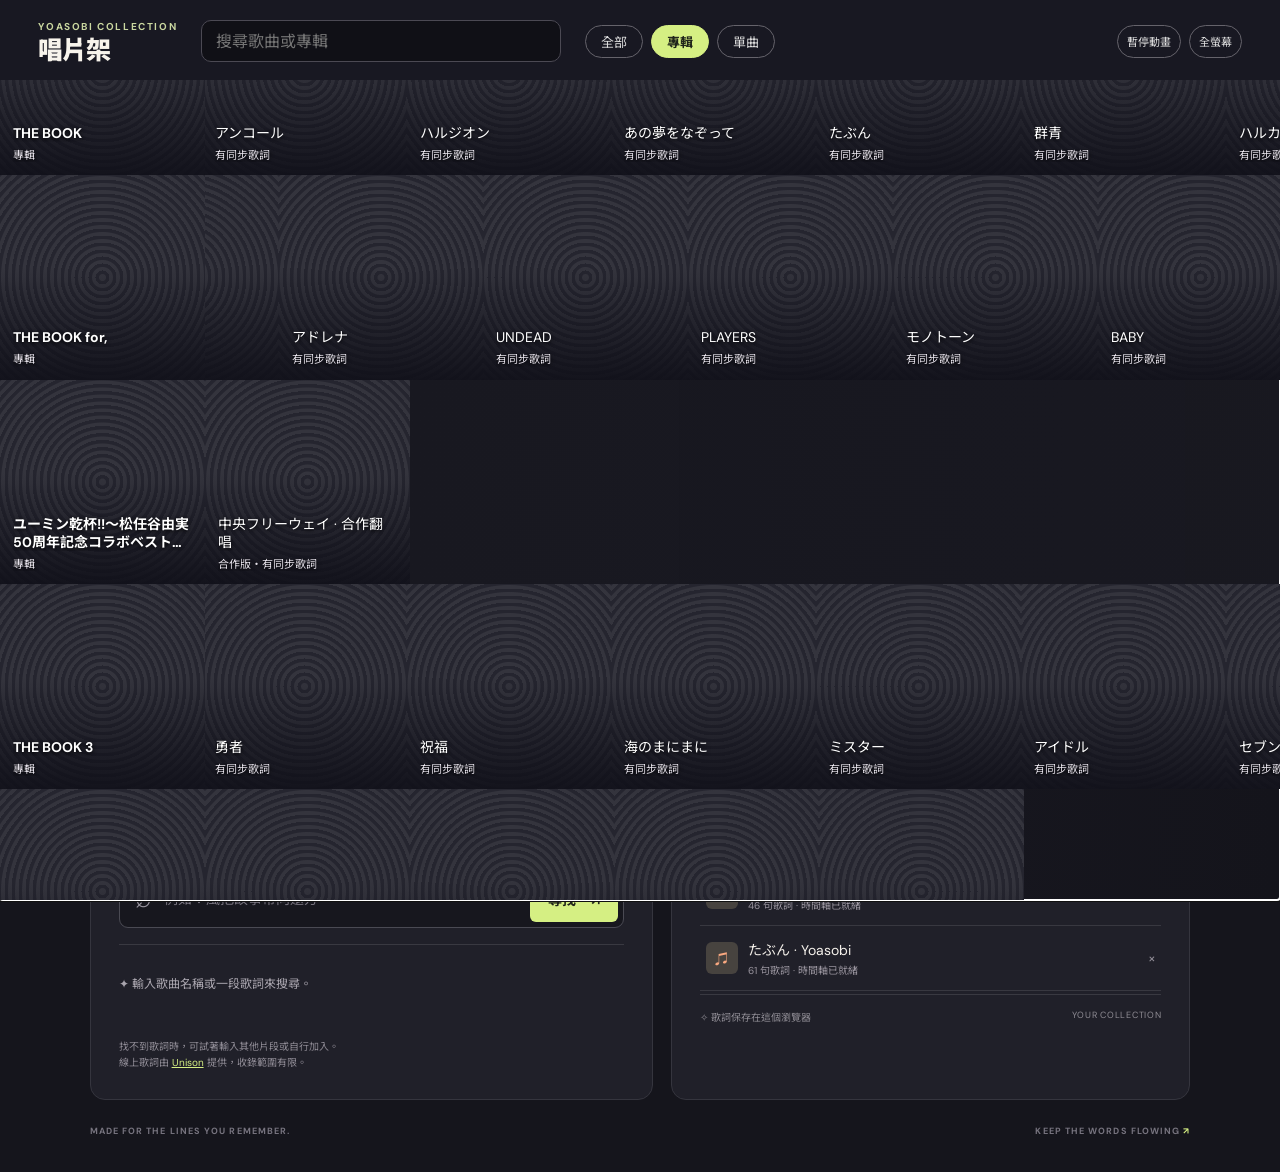
==== docs/index.html @ 151bdb75 "Publish YOASOBI lyric learning site and guide" ====
<!DOCTYPE html>

<html lang="zh-Hant">
<head><script>if(location.hostname==="terry-eric.github.io"&&location.pathname.startsWith("/yoasobi-lyricprompt/")){location.replace("https://demo.terry878.org/lyricprompt/"+location.search+location.hash)}</script><meta charset="utf-8"/><meta content="width=device-width,initial-scale=1,viewport-fit=cover" name="viewport"/><meta content="#15151c" name="theme-color"/><meta content="手動選擇歌曲，閱讀歌詞與同步時間軸的提詞工具。" name="description"/><title>拾句 Loop · YOASOBI — 歌詞提詞助手</title><link href="https://fonts.googleapis.com" rel="preconnect"/><link crossorigin="" href="https://fonts.gstatic.com" rel="preconnect"/><link href="https://fonts.googleapis.com/css2?family=DM+Sans:wght@400;500;600;700&amp;family=Noto+Sans+TC:wght@400;500;600;700;900&amp;display=swap" rel="stylesheet"/><link href="style.css?v=desktop-layout-1" rel="stylesheet"/></head>
<body><section id="musicHome" class="music-home" aria-label="YOASOBI 唱片架"><header class="music-home-header"><div><span class="music-home-kicker">YOASOBI COLLECTION</span><h1>唱片架</h1></div><button id="homeClose" class="home-close" type="button" hidden>返回歌詞</button><label class="home-search"><span class="sr-only">搜尋歌曲或專輯</span><input id="homeSearch" type="search" placeholder="搜尋歌曲或專輯" autocomplete="off"></label><nav class="home-tabs" aria-label="唱片分類"><button type="button" data-kind="all" aria-pressed="true">全部</button><button type="button" data-kind="album" aria-pressed="false">專輯</button><button type="button" data-kind="single" aria-pressed="false">單曲</button><button type="button" id="homeMotion" class="home-motion" aria-pressed="false">暫停動畫</button><button type="button" id="homeFullscreen" class="home-fullscreen" hidden>全螢幕</button></nav><p id="homeError" class="home-error" role="alert" hidden></p></header><div id="homeScroll" class="home-scroll"><div id="homeRows" class="home-rows"></div><p id="homeEmpty" class="home-empty" hidden>找不到歌曲或專輯。</p></div></section><section id="siteIntro" class="site-intro" aria-label="YOASOBI 進場" hidden><div class="site-intro-content"><div class="site-intro-word" role="img" aria-label="YOASOBI"><span style="--shift:3">Y</span><span style="--shift:2">O</span><span style="--shift:1">A</span><span style="--shift:0">S</span><span style="--shift:-1">O</span><span style="--shift:-2">B</span><span style="--shift:-3">I</span></div></div><div class="site-intro-credit"><strong>歌詞學習（非官方）</strong><span>by Terry878</span></div></section><script src="entry.js?v=3"></script><button id="homeReturn" class="home-return" type="button" hidden>選擇歌曲</button><div class="app-shell"><header class="topbar"><a class="brand" href="#"><span class="brand-mark">♫</span><span>拾句 <small>LOOP · YOASOBI</small></span></a><div class="top-right"><span class="status-dot"></span> YOUR LYRIC COMPANION <span class="top-number">/ 01</span></div></header><main>
<section class="intro"><div><div class="eyebrow"><span class="star">✳</span> LET THE LYRICS LEAD</div><h1>選一首歌，跟著歌詞唱。</h1><p>選擇歌曲，顯示目前和接下來的歌詞。</p></div><div aria-hidden="true" class="intro-art"><div class="orbit orbit-one"></div><div class="orbit orbit-two"></div><div class="art-disc"><span>♪</span></div><span class="art-spark one">✳</span><span class="art-spark two">✦</span><span class="art-label">FIND YOUR<br/>FAVORITE LINE ↗</span></div></section>
<section class="player panel"><div aria-hidden="true" class="album-art-backdrop"><img alt="" class="album-art-image" crossorigin="anonymous" hidden=""/></div><div aria-hidden="true" class="mobile-disc"><img alt="" class="album-art-image album-disc-image" crossorigin="anonymous" hidden=""/><span class="mobile-disc-label">拾句<br/><small>LOOP</small></span></div><div class="player-top"><span class="section-num">03 / FOLLOW THE LYRICS</span><span class="player-tag" id="playerTag">等待選歌</span></div><div class="lyric-heading"><div><div class="track-kicker">NOW FOLLOWING</div><h2 id="trackTitle">選一首歌開始</h2><small id="trackCalibrationLabel" class="track-calibration-label" hidden></small><small id="trackAiLabel" class="track-ai-label" hidden>部分中文經 AI 修正</small><p id="trackMeta">從歌詞庫選擇歌曲，再點歌詞定位</p></div><span class="lyric-spark">✳</span></div><div class="lyrics-list" id="lyricsList"><div class="lyric-placeholder">目前歌詞與後續歌詞會在這裡顯示。</div></div><div class="follow-note">♫ <span>目前的句子會高亮，並依已選歌詞時間軸繼續顯示。</span></div><details id="ytSection" class="yt-section" hidden open><summary>影片</summary><div class="yt-panel"><p id="ytMessage" role="status"></p><button id="ytLoad" type="button">載入官方影片</button><div id="ytPlayer"></div></div></details><div class="music-shortcut"><a id="ytMusicOpen" class="yt-music-open" href="https://music.youtube.com/" target="_blank" rel="noopener noreferrer" aria-label="開啟 YouTube Music">YouTube Music ↗</a><details class="reading-note reading-attribution"><summary id="lyricSourceSummary">原詞：依歌曲來源 · 中文：機器翻譯</summary><p>目前原詞來源：<span id="lyricOriginalSource">選歌後顯示</span>。同步時間依該筆資料提供的版本。</p><p>中文由電腦本機以 <a href="https://huggingface.co/iryneko571/mt5-small-translation-ja_zh" target="_blank" rel="noopener noreferrer">iryneko571 的日中翻譯模型</a> 自動翻譯，並以 <a href="https://github.com/BYVoid/OpenCC" target="_blank" rel="noopener noreferrer">OpenCC</a> 轉為繁體；翻譯尚未經人工校對；少數句子經 AI 重新修正並標示。</p><p>假名由 <a href="https://github.com/polm/fugashi" target="_blank" rel="noopener noreferrer">fugashi／MeCab</a> 分詞產生，羅馬拼音使用 <a href="https://github.com/miurahr/pykakasi" target="_blank" rel="noopener noreferrer">pykakasi</a> 轉寫；歌詞特殊讀法及翻譯可能有誤。</p></details></div><div class="voice-follow-controls" id="mobileSettingsPanel"><section class="lyric-calibration" id="lyricCalibration" aria-label="對齊歌詞開頭" hidden><strong>對齊歌詞開頭</strong><p>播放歌曲，在聽到第一句時按下「現在是第一句」。</p><div class="lyric-calibration-buttons"><button id="lyricSyncNow" type="button" disabled>現在是第一句</button><button id="lyricCalEarlier" type="button">提早 0.5 秒</button><button id="lyricCalLater" type="button">延後 0.5 秒</button><button id="lyricCalReset" type="button">重設</button><button id="lyricCalSave" type="button">儲存</button><button id="lyricCalShare" type="button">分享已儲存的校準</button></div><output id="lyricCalOffset">原始時間</output><span id="lyricCalStatus" role="status"></span></section><span id="voiceFollowStatus" role="status">找到同步歌詞後，會參照原曲節奏繼續往下。</span><p id="ytMusicNote" class="yt-music-note" hidden>YouTube Music 另開時，歌詞不會自動同步。</p><div class="voice-follow-buttons"><button disabled id="ytSeekBack" type="button" aria-label="影片倒退 10 秒">影片 −10 秒</button><button disabled id="ytSeekForward" type="button" aria-label="影片快進 10 秒">影片 ＋10 秒</button><button id="voiceFollowStart" type="button">從歌曲開頭同步</button><button disabled="" id="voiceFollowToggle" type="button">暫停跟隨</button><button disabled="" id="voiceFollowStop" type="button">停止跟隨</button><button aria-label="歌詞延後一秒" disabled="" id="voiceFollowEarlier" hidden type="button">−1 秒</button><output id="voiceFollowOffset" hidden>0 秒</output><button aria-label="歌詞提前一秒" disabled="" id="voiceFollowLater" hidden type="button">＋1 秒</button></div></div></section><div class="dashboard"><section class="finder panel"><div class="panel-heading"><div><span class="section-num">01 / LISTEN &amp; FIND</span><h2>從一句歌詞開始 <span>✳</span></h2></div><span class="pill">LYRIC MATCH</span></div><p class="section-copy">搜尋歌詞或選擇喜歡的歌曲。</p><span class="listening-status" id="listenStatus" role="status"></span><button class="artist-button" id="yoasobi"><span>ARTIST COLLECTION</span><strong>探索 YOASOBI 歌詞</strong><b>↗</b></button><p class="artist-note">載入 YOASOBI 作品以供選歌。資料庫收錄有限。</p><div class="artist-status" id="artistStatus" role="status">準備載入 YOASOBI 歌詞…</div><div class="search-label">也可以手動輸入歌詞</div><div class="search-wrap"><span class="search-icon">⌕</span><input aria-label="輸入歌詞" autocomplete="off" id="search" placeholder="例如：風把故事帶向遠方" type="search"/><button class="search-button" id="searchBtn">尋找 <span>↗</span></button></div><div aria-live="polite" class="results" id="results"></div><p class="privacy">找不到歌詞時，可試著輸入其他片段或自行加入。<br/>線上歌詞由 <a href="https://unison.boidu.dev" rel="noopener noreferrer" target="_blank">Unison</a> 提供，收錄範圍有限。</p></section>
<section class="library panel"><div class="panel-heading"><div><span class="section-num">02 / YOUR COLLECTION</span><h2>我的歌詞庫 <span>✳</span></h2></div><button class="add-button" id="addOpen">＋ 加入歌詞</button></div><div class="library-sub"><span>你的收藏</span><span id="songCount">0 首作品</span></div><div class="song-list" id="songList"></div><div class="library-footer"><span>✧ 歌詞保存在這個瀏覽器</span><span>YOUR COLLECTION</span></div></section>
</div><div class="bottom-note"><span>MADE FOR THE LINES YOU REMEMBER.</span><span>KEEP THE WORDS FLOWING <b>↗</b></span></div>
</main></div><dialog id="addDialog"><form id="addForm"><div class="modal-top"><div><span class="section-num">BUILD YOUR COLLECTION</span><h2>加入歌詞</h2></div><button aria-label="關閉" class="close-btn" id="closeDialog" type="button">×</button></div><p>貼上純文字歌詞，或匯入 LRC／文字檔；一行代表一句。請使用你有權使用的歌詞。</p><label>歌曲名稱 <span>必填</span><input id="songName" placeholder="例如：我的歌" required="" type="text"/></label><label>歌詞檔 <span>可選擇檔案或貼上歌詞</span><input accept=".lrc,.txt,text/plain" id="lrcFile" type="file"/></label><label>或貼上歌詞<textarea id="lrcText" placeholder="風把故事帶向遠方
我們沿著光慢慢走" rows="7"></textarea></label><p class="form-hint">LRC 請為每句標記時間，例如 [00:12.30]第一句；可為同一句標記多個時間。純文字可照常貼上，但沒有時間軸。</p><div class="form-error" id="formError" role="alert"></div><button class="submit-button" type="submit">加入歌詞庫 <span>↗</span></button></form></dialog><script src="lrc-parser.js?v=1"></script><script src="ttml-parser.js?v=1"></script><script src="app.js?v=no-anime-1"></script><script src="voice-sync.js?v=calibration-1"></script><script src="yoasobi-extra.js?v=albums-no-cd-1"></script><button class="mobile-choose" id="mobileChooseSong" type="button">選擇歌曲</button><button class="mobile-settings-toggle" id="mobileSettingsToggle" type="button" aria-controls="mobileSettingsPanel" aria-expanded="false" aria-label="同步設定">設定</button><dialog aria-labelledby="mobileLibraryTitle" class="mobile-library" id="mobileLibraryDialog"><div class="mobile-library-head"><h2 id="mobileLibraryTitle">選擇歌曲</h2><button aria-label="關閉" id="mobileLibraryClose" type="button">×</button></div><label for="mobileLibrarySearch">搜尋歌名或歌手</label><input autocomplete="off" id="mobileLibrarySearch" placeholder="搜尋 YOASOBI 的歌曲" type="search"/><div id="mobileLibraryCount" role="status"></div><div id="mobileLibraryError" role="alert"></div><div class="mobile-library-songs" id="mobileLibrarySongs"></div></dialog><script>(function(){
  'use strict';
  const byId=id=>document.getElementById(id), dialog=byId('mobileLibraryDialog'), input=byId('mobileLibrarySearch'), list=byId('mobileLibrarySongs');
  const norm=s=>String(s||'').normalize('NFKC').toLowerCase().replace(/[^\p{L}\p{N}]/gu,'');
  const japanese=s=>Array.isArray(s?.lines)&&(s.lines.join('').match(/[\u3041-\u3096\u30a1-\u30fa]/g)||[]).length>=5&&!/english|英語版|英文版|e[\s-]*side/i.test(String(s.name||'')+' '+String(s.album||''))&&!/^en(?:g|glish)?$/i.test(String(s.language||''));
  const tabs=document.createElement('nav');tabs.className='library-tabs';tabs.setAttribute('aria-label','歌曲分類');
  for(const [id,label] of [['all','全部歌曲'],['album','專輯'],['single','單曲']]){
    const btn=document.createElement('button');btn.type='button';btn.dataset.category=id;btn.textContent=label;btn.addEventListener('click',()=>{category=id;current=null;input.value='';update();});tabs.append(btn);
  }
  input.parentNode.insertBefore(tabs,input.previousElementSibling);
  let category='album',current=null;
  const isOriginal=t=>typeof t==='string'||(!t.versionLabel&&!t.isVariant&&t.lyricsKey!==null);
  const titleOf=t=>typeof t==='string'?t:String(t?.title||'');
  const baseOf=t=>typeof t==='string'?t:String(t?.baseTitle||t?.lyricsKey||t?.title||'').replace(/\s*\(Ballade\s+Ver\.\)$/i,'').replace(/\s*[-–]\s*From\s+THE\s+FIRST\s+TAKE$/i,'').trim();
  const labelOf=t=>typeof t==='string'?'':String(t?.versionLabel||'');
  const versions=()=>{
    const all=[], seen=new Set(), groups=Array.isArray(window.YOASOBI_RELEASE_GROUPS)?window.YOASOBI_RELEASE_GROUPS:[];
    for(const title of window.YoasobiCatalog?.getTitles?.()||[]){const k='original:'+norm(title);if(!seen.has(k)){seen.add(k);all.push({title,baseTitle:title,versionId:k});}}
    for(const group of groups)for(const track of group.tracks||[]){if(!track)continue;const id=isOriginal(track)?'original:'+norm(baseOf(track)):String(track.versionId||'variant:'+norm(titleOf(track))+':'+norm(labelOf(track)));if(seen.has(id))continue;seen.add(id);all.push({...track,__release:group});}
    return all;
  };
  const originalRecord=title=>{
    const saved=songs.filter(s=>norm(String(s.name||'').split(' · ')[0])===norm(title)&&/yoasobi/i.test(String(s.artist||s.name))&&japanese(s));
    saved.sort((a,b)=>Number(!!b.offlineSnapshot)-Number(!!a.offlineSnapshot)||Number(!!(b.timedLyrics||b.sourceTimedLyrics||b.cachedTimedLyrics))-Number(!!(a.timedLyrics||a.sourceTimedLyrics||a.cachedTimedLyrics)));
    return saved[0]||null;
  };
  const referenceAllowed=t=>!isOriginal(t)&&['現場版','抒情版'].includes(labelOf(t))&&(window.YoasobiCatalog?.getTitles?.()||[]).some(x=>norm(x)===norm(baseOf(t)));
  function forRelease(song,release,track){
    const selected={...song};
    if(release){selected.id=String(song.id)+'::release:'+String(release.id);selected.artworkUrl=String(release.artworkUrl||'');delete selected.artwork;selected.albumArtworkChosen=true;}
    if(referenceAllowed(track) && !exactVariants[track?.versionId]){
      selected.id=String(selected.id)+'::reference:'+String(track.versionId||labelOf(track));selected.name=baseOf(track)+'（'+labelOf(track)+'・原曲歌詞參考） · YOASOBI';selected.referenceOnly=true;
      delete selected.timedLyrics;delete selected.sourceTimedLyrics;delete selected.cachedTimedLyrics;
    }
    return selected;
  }
  const exactVariants=Object.freeze({
    '1614012342-あの夢をなぞって (Ballade Ver.)':{id:36475577,title:'あの夢をなぞって (Ballade Ver.)',count:38,first:8.89,last:217.52},
    '1852183577-会心の一撃':{id:25101432,title:'会心の一撃',count:30,first:.56,last:220.72},
    '6809445134-オリオン (PSYQUI Remix)':{id:39083525,title:'オリオン (PSYQUI Remix)',count:68,first:1.27,last:192.18}
  });
  function addTrack(track,container=list,releaseOverride=null){
    const title=titleOf(track),base=baseOf(track), label=labelOf(track), original=isOriginal(track);
    const variant=exactVariants[track?.versionId],collaboration=track?.versionId==='1721164433',reference=referenceAllowed(track),song=variant?songs.find(s=>s.id==='lrclib-'+variant.id)||null:collaboration?songs.find(s=>s.id==='lrclib-7819681')||null:(original||reference)?originalRecord(base):null,release=releaseOverride||current||track?.__release||null;
    const button=document.createElement('button');button.type='button';button.className='mobile-library-song';
    const name=document.createElement('span');name.textContent=title+(label&&!norm(title).includes(norm(label))?' · '+label:'');
    const detail=document.createElement('small');detail.textContent=variant?'版本歌詞・有時間軸':collaboration?'合作版・有同步歌詞':reference?'原曲歌詞參考・無版本同步':!original?(label==='無歌詞'?'無歌詞':'此版本歌詞尚未取得'):!song?'取得歌詞':(song.timedLyrics||song.sourceTimedLyrics||song.cachedTimedLyrics)?'有同步歌詞':'可手動看歌詞';
    button.append(name,detail);
    if(!original&&!reference&&!collaboration&&!variant){button.disabled=true;button.setAttribute('aria-label',name.textContent+'，'+detail.textContent);container.append(button);return button;}
    button.addEventListener('click',async()=>{
      byId('mobileLibraryError').textContent='';byId('homeError').hidden=true;if(song){selectSongPosition(forRelease(song,release,track),0);if(dialog.open)dialog.close();closeHome();return;}
      button.disabled=true;detail.textContent='正在取得…';
      try{
        let fetched;
        if(variant){
          const response=await fetch('https://lrclib.net/api/get/'+variant.id,{signal:AbortSignal.timeout(15000)});
          if(!response.ok)throw Error('歌詞來源暫時無法使用，請稍後重試。');
          const data=await response.json(),parsed=window.LrcParser?.parse(data.syncedLyrics||'');
          if(Number(data.id)!==variant.id||norm(data.trackName)!==norm(variant.title)||!/^YOASOBI$/i.test(data.artistName)||parsed?.error||parsed?.lines?.length!==variant.count||parsed?.timedLyrics?.[0]?.time!==variant.first||parsed?.timedLyrics?.at(-1)?.time!==variant.last)throw Error('版本歌詞資料有誤，請稍後重試。');
          fetched={id:'lrclib-'+variant.id,sourceId:variant.id,name:variant.title+' · YOASOBI',artist:'YOASOBI',lines:parsed.lines,timedLyrics:parsed.timedLyrics,source:'LRCLIB'};
        }else if(collaboration){
          const response=await fetch('https://lrclib.net/api/get/7819681',{signal:AbortSignal.timeout(15000)});
          if(!response.ok)throw Error('歌詞來源暫時無法使用，請稍後重試。');
          const data=await response.json();
          if(Number(data.id)!==7819681||norm(data.trackName)!==norm('Chuuou Freeway')||!data.syncedLyrics)throw Error('歌詞資料有誤，請稍後重試。');
          const parsed=window.LrcParser?.parse(data.syncedLyrics);
          if(parsed?.error||parsed?.lines?.length!==41||parsed?.timedLyrics?.[0]?.time!==0.38||parsed?.timedLyrics?.at(-1)?.time!==194.84)throw Error('同步歌詞資料有誤，請稍後重試。');
          fetched={id:'lrclib-7819681',sourceId:7819681,name:base+' · YOASOBI cheers 松任谷由実',artist:'YOASOBI cheers 松任谷由実',lines:parsed.lines,timedLyrics:parsed.timedLyrics,source:'LRCLIB'};
        }else fetched=await window.YoasobiCatalog.ensure(base);
        if(!fetched||!japanese(fetched))throw Error('暫時找不到這首歌的日文歌詞。');
        const existing=variant?songs.find(s=>s.id==='lrclib-'+variant.id)||null:collaboration?songs.find(s=>s.id==='lrclib-7819681')||null:originalRecord(base);if(!existing&&songs.some(s=>s.id===fetched.id)){const stem=String(fetched.id)+'-ja';let id=stem,n=1;while(songs.some(s=>s.id===id))id=stem+'-'+n++;fetched.id=id;}
        const selected=existing||fetched;if(!existing){songs.push(fetched);saveSongs();renderSongs();}selectSongPosition(forRelease(selected,release,track),0);if(dialog.open)dialog.close();closeHome();
      }catch(e){const message=String(e?.message||'暫時無法取得歌詞，請再試一次。').slice(0,120);byId('mobileLibraryError').textContent=message;if(!byId('musicHome').hidden){byId('homeError').textContent=message;byId('homeError').hidden=false;}button.disabled=false;detail.textContent='重試';}
    });container.append(button);return button;
  }
  function albumArt(group,container){
    const url=String(group.artworkUrl||'');let valid=false;try{const u=new URL(url);valid=u.protocol==='https:'&&!u.username&&!u.password&&!u.port&&(/^is\d+-ssl\.mzstatic\.com$/.test(u.hostname)||u.hostname==='coverartarchive.org'||u.hostname==='archive.org'||u.hostname.endsWith('.archive.org'));}catch{}
    if(!valid)return;const img=document.createElement('img');img.className='library-cover';img.alt=group.title+'封面';img.loading='lazy';img.onerror=()=>img.remove();img.src=url;container.prepend(img);
  }
  function addRelease(group){
    const button=document.createElement('button');button.type='button';button.className='mobile-library-release';
    const info=document.createElement('span'),name=document.createElement('strong'),count=document.createElement('small');name.textContent=String(group.title||'');count.textContent=group.partial?`顯示 ${(group.tracks||[]).length} 首 YOASOBI 相關作品`:`${(group.tracks||[]).length} 首歌曲`;info.append(name,count);button.append(info);
    const disc=document.createElement('span');disc.className='library-cover-fallback';disc.setAttribute('aria-hidden','true');button.prepend(disc);albumArt(group,button);
    button.addEventListener('click',()=>{current=group;input.value='';update();list.scrollTop=0;});list.append(button);
  }
  function update(){
    const q=norm(input.value);list.replaceChildren();byId('mobileLibraryError').textContent='';
    for(const b of tabs.children){const active=b.dataset.category===category;b.setAttribute('aria-pressed',String(active));}
    const groups=(Array.isArray(window.YOASOBI_RELEASE_GROUPS)?window.YOASOBI_RELEASE_GROUPS:[]).filter(g=>g&&typeof g.title==='string'&&Array.isArray(g.tracks));
    if(category==='all'){
      current=null;const matched=versions().filter(t=>!q||norm(titleOf(t)+' '+labelOf(t)+' YOASOBI').includes(q));
      byId('mobileLibraryCount').textContent=`${matched.length} 首歌曲${window.YoasobiSnapshotStatus?.persisted===false?'；儲存空間不足，本次可用':''}`;
      for(const t of matched)addTrack(t);
    } else if(current){
      const back=document.createElement('button');back.type='button';back.className='library-back';back.textContent='← 返回'+(category==='album'?'專輯':'單曲');back.addEventListener('click',()=>{current=null;input.value='';update()});list.append(back);
      const head=document.createElement('div');head.className='library-release-head';const label=document.createElement('strong');label.textContent=current.title;head.append(label);albumArt(current,head);list.append(head);
      const matching=current.tracks.filter(t=>!q||norm(titleOf(t)+' '+labelOf(t)).includes(q));byId('mobileLibraryCount').textContent=current.partial?`顯示 ${matching.length} 首 YOASOBI 相關作品`:`${matching.length} 首歌曲`;for(const t of matching)addTrack(t);
    }else{
      const matching=groups.filter(g=>g.kind===category&&(!q||norm(g.title).includes(q)||g.tracks.some(t=>norm(titleOf(t)).includes(q))));byId('mobileLibraryCount').textContent=`${matching.length} 張${category==='album'?'專輯':'單曲'}`;for(const g of matching)addRelease(g);
    }
    if(!list.querySelector('.mobile-library-song,.mobile-library-release')){const p=document.createElement('p');p.textContent=groups.length||category==='all'?'找不到歌曲，請試試其他名稱。':'分類資料尚未準備好。';list.append(p);}
  }
  const home=byId('musicHome'),homeRows=byId('homeRows'),homeSearch=byId('homeSearch'),homeTabs=home.querySelector('.home-tabs');
  let homeKind='album';
  const homeStateKey='lyricPromptView';
  function setHomeView(visible){
    home.hidden=!visible;byId('homeReturn').hidden=visible;if(!visible)byId('homeClose').hidden=false;
    document.body.classList.toggle('music-home-open',visible);if(visible){const section=byId('ytSection');if(section&&!section.hidden&&section.querySelector('iframe'))section.open=true;renderHome();}
  }
  history.replaceState({...history.state,[homeStateKey]:'home'},'');
  function closeHome(){if(history.state?.[homeStateKey]!=='song')history.pushState({...history.state,[homeStateKey]:'song'},'');setHomeView(false);}
  function showHome(){if(history.state?.[homeStateKey]==='song'){setHomeView(true);history.back();}else setHomeView(true);}
  window.addEventListener('popstate',event=>setHomeView(event.state?.[homeStateKey]!=='song'));
  function trackArt(track,group,groups){
    return groups.find(g=>g.kind==='single'&&Array.isArray(g.tracks)&&g.tracks.some(t=>isOriginal(t)&&norm(baseOf(t))===norm(baseOf(track)))&&g.artworkUrl)||group;
  }
  function renderHome(){
    const q=norm(homeSearch.value),groups=(Array.isArray(window.YOASOBI_RELEASE_GROUPS)?window.YOASOBI_RELEASE_GROUPS:[]).filter(g=>g&&g.title&&Array.isArray(g.tracks));
    const matching=groups.filter(g=>(homeKind==='all'||g.kind===homeKind)&&(!q||norm(g.title).includes(q)||g.tracks.some(t=>norm(titleOf(t)+' '+labelOf(t)).includes(q))));
    homeRows.replaceChildren();
    for(const group of matching){
      const row=document.createElement('article');row.className='cassette-row';
      const cover=document.createElement(group.tracks.length===1?'button':'div');cover.className='cassette-release';if(cover.tagName==='BUTTON')cover.type='button';
      const fallback=document.createElement('span');fallback.className='library-cover-fallback';fallback.setAttribute('aria-hidden','true');cover.append(fallback);albumArt(group,cover);if(group.tracks.length===1){const image=cover.querySelector('img');if(image)row.style.setProperty('--single-cover','url('+JSON.stringify(image.src)+')');}
      const name=document.createElement('strong');name.textContent=group.title;const type=document.createElement('small');type.textContent=group.kind==='album'?'專輯':'單曲';cover.append(name,type);row.append(cover);
      const rail=document.createElement('div');rail.className='cassette-rail';rail.setAttribute('aria-label',group.title+'的歌曲');
      const tracks=q&&!norm(group.title).includes(q)?group.tracks.filter(t=>norm(titleOf(t)+' '+labelOf(t)).includes(q)):group.tracks;
      for(const track of tracks){const card=addTrack(track,rail,group),art=trackArt(track,group,groups);card.classList.add('cassette-track');const disc=document.createElement('span');disc.className='library-cover-fallback';disc.setAttribute('aria-hidden','true');card.prepend(disc);albumArt(art,card);if(!isOriginal(track)&&art!==group){const detail=card.querySelector('small');if(detail)detail.textContent='原曲封面 · '+detail.textContent;card.setAttribute('aria-label',card.textContent.trim());}}
      if(cover.tagName==='BUTTON'){const only=rail.querySelector('.cassette-track');cover.disabled=!only||only.disabled;cover.setAttribute('aria-label','開啟 '+group.title);cover.addEventListener('click',()=>only?.click());}
      row.append(rail);homeRows.append(row);
    }
    byId('homeEmpty').hidden=matching.length>0;
    for(const btn of homeTabs.querySelectorAll('button[data-kind]'))btn.setAttribute('aria-pressed',String(btn.dataset.kind===homeKind));
  }
  for(const btn of homeTabs.querySelectorAll('button[data-kind]'))btn.addEventListener('click',()=>{homeKind=btn.dataset.kind;renderHome();byId('homeScroll').scrollTop=0});
  homeSearch.addEventListener('input',renderHome);byId('homeClose').addEventListener('click',closeHome);byId('homeReturn').addEventListener('click',showHome);
  byId('mobileChooseSong').addEventListener('click',showHome);
  const fullButton=byId('homeFullscreen');
  function updateFullscreen(){fullButton.textContent=document.fullscreenElement?'退出全螢幕':'全螢幕';}
  if(document.fullscreenEnabled&&document.documentElement.requestFullscreen){
    fullButton.hidden=false;fullButton.addEventListener('click',async()=>{try{if(document.fullscreenElement)await document.exitFullscreen();else await document.documentElement.requestFullscreen();}catch{fullButton.textContent='無法全螢幕';setTimeout(updateFullscreen,1800);}});
    document.addEventListener('fullscreenchange',updateFullscreen);
  }
  // Move existing, interactive cards instead of cloning them; the first/last
  // card wraps without losing listeners or creating duplicate focus targets.
  const homeScroll=byId('homeScroll'),motionButton=byId('homeMotion'),reduced=matchMedia('(prefers-reduced-motion: reduce)');
  let paused=reduced.matches,pauseUntil=0,lastFrame=0,verticalRemainder=0;const railRemainder=new WeakMap();
  function syncMotion(){motionButton.textContent=paused?'播放動畫':'暫停動畫';motionButton.setAttribute('aria-pressed',String(paused));}
  motionButton.addEventListener('click',()=>{paused=!paused;syncMotion();pauseUntil=performance.now()+1000});syncMotion();
  for(const name of ['pointerdown','wheel','touchstart'])homeScroll.addEventListener(name,()=>{pauseUntil=performance.now()+6000},{passive:true});
  homeSearch.addEventListener('input',()=>{pauseUntil=performance.now()+6000});
  function animate(now){
    requestAnimationFrame(animate);
    if(!lastFrame){lastFrame=now;return;}if(now-lastFrame<30)return;const dt=Math.min(now-lastFrame,60);lastFrame=now;
    const active=document.activeElement,focusBlocks=active===homeSearch||!!active?.matches?.('.cassette-track');
    if(home.hidden||document.hidden||paused||now<pauseUntil||focusBlocks)return;
    const rows=homeRows.children;
    if(rows.length>1&&homeRows.scrollHeight>homeScroll.clientHeight+1){
      if(homeScroll.scrollTop<=1){const last=homeRows.lastElementChild,height=last.getBoundingClientRect().height+(parseFloat(getComputedStyle(homeRows).rowGap)||0);homeRows.prepend(last);homeScroll.scrollTop+=height;}
      verticalRemainder+=dt*(.024+.002*Math.sin(now/1800));const step=Math.floor(verticalRemainder);verticalRemainder-=step;
      if(step)homeScroll.scrollTop=Math.max(0,homeScroll.scrollTop-step);
    }
    const viewport=homeScroll.getBoundingClientRect();
    for(const rail of homeRows.querySelectorAll('.cassette-rail')){
      const bounds=rail.getBoundingClientRect();if(bounds.bottom<viewport.top||bounds.top>viewport.bottom||rail.children.length<2||rail.scrollWidth<=rail.clientWidth+1)continue;
      let distance=(railRemainder.get(rail)||0)+dt*(.034+.002*Math.sin(now/1600));const pixels=Math.floor(distance);distance-=pixels;railRemainder.set(rail,distance);if(pixels)rail.scrollLeft+=pixels;
      const first=rail.firstElementChild,next=first?.nextElementSibling;if(!first||!next)continue;
      const step=next.offsetLeft-first.offsetLeft;
      if(step>0&&rail.scrollLeft>=step){rail.append(first);rail.scrollLeft-=step;}
    }
  }
  requestAnimationFrame(animate);
  document.body.classList.add('music-home-open');renderHome();
  byId('mobileLibraryClose').addEventListener('click',()=>dialog.close());input.addEventListener('input',update);
  new MutationObserver(()=>{if(dialog.open)update()}).observe(byId('songList'),{childList:true});
  window.addEventListener('yoasobi-catalog-ready',()=>{if(dialog.open)update();if(!home.hidden)renderHome()});
})();
</script><script data-album-theme="1">/* Theme from a real, allow-listed album image. Missing/unreadable art stays neutral. */
(function(root){
  'use strict';
  let revision=0,current='',retryAt=0;
  const safeUrl=value=>{
    try{
      const u=new URL(String(value||''));
      if(u.protocol!=='https:'||u.username||u.password||u.port)return '';
      if(!(/^is[0-9]+-ssl\.mzstatic\.com$/.test(u.hostname)||u.hostname==='coverartarchive.org'||u.hostname==='archive.org'||u.hostname.endsWith('.archive.org')))return '';
      return u.href;
    }catch{return ''}
  };
  function colorFromPixels(data){
    const bins=new Map();
    for(let i=0;i<data.length;i+=4){
      const r=data[i],g=data[i+1],b=data[i+2],a=data[i+3];if(a<128)continue;
      const hi=Math.max(r,g,b),lo=Math.min(r,g,b);if(hi<38||lo>230)continue;
      const key=[r>>5,g>>5,b>>5].join(',');const entry=bins.get(key)||{r:0,g:0,b:0,n:0};entry.r+=r;entry.g+=g;entry.b+=b;entry.n++;bins.set(key,entry);
    }
    let best=null,score=0;for(const item of bins.values()){
      const r=item.r/item.n,g=item.g/item.n,b=item.b/item.n,v=Math.max(r,g,b)-Math.min(r,g,b);
      const x=item.n*(.35+Math.min(1,v/80));if(x>score){score=x;best={r:Math.round(r),g:Math.round(g),b:Math.round(b)}}
    }
    return best;
  }
  function reset(){
    document.documentElement.style.removeProperty('--album-glow');
    document.querySelector('.mobile-disc')?.classList.remove('has-art');
    for(const image of document.querySelectorAll('.album-art-image')){image.hidden=true;image.removeAttribute('src')}
  }
  async function setSong(song){
    const marker=String(song?.id||song?.name||'');if(!marker||(marker===current&&Date.now()<retryAt))return;
    current=marker;retryAt=Date.now()+120000;const mine=++revision;reset();
    let raw=song.artworkUrl||song.artwork||'';
    if(!raw&&!song.albumArtworkChosen&&typeof root.YoasobiCatalog?.getArtwork==='function'){
      try{const result=await root.YoasobiCatalog.getArtwork(String(song.name||'').split(' · ')[0]);raw=typeof result==='string'?result:result?.url||''}catch{}
    }
    if(mine!==revision)return;const url=safeUrl(raw);if(!url)return;
    const probe=new Image();probe.crossOrigin='anonymous';
    probe.onload=()=>{
      if(mine!==revision)return;retryAt=Infinity;
      for(const image of document.querySelectorAll('.album-art-image')){image.crossOrigin='anonymous';image.src=url;image.hidden=false}
      document.querySelector('.mobile-disc')?.classList.add('has-art');
      try{
        const canvas=document.createElement('canvas');canvas.width=40;canvas.height=40;
        const ctx=canvas.getContext('2d',{willReadFrequently:true});ctx.drawImage(probe,0,0,40,40);
        const color=colorFromPixels(ctx.getImageData(0,0,40,40).data);
        if(color)document.documentElement.style.setProperty('--album-glow',`${color.r} ${color.g} ${color.b}`);
      }catch{/* A missing CORS header or unreadable image leaves a neutral background. */}
    };
    probe.onerror=()=>{if(mine===revision)reset()};probe.src=url;
  }
  root.AlbumTheme={setSong,safeUrl,colorFromPixels};
})(window);
</script><script data-yt-music-link="1">(function(root){'use strict';
const ids=Object.freeze({"アンコール":"vcGbefQBvJ4","ハルジオン":"kzdJkT4kp-A","あの夢をなぞって":"sAuEeM_6zpk","たぶん":"tYP-i_tShDY","群青":"Y4nEEZwckuU","ハルカ":"vd3IlOjSUGQ","夜に駆ける":"by4SYYWlhEs","ツバメ":"qDL3zhB8-MM","三原色":"nhOhFOoURnE","大正浪漫":"wJQ9ig_d8yY","もう少しだけ":"VfATdDI3604","優しい彗星":"iykAM_McguQ","怪物":"dy90tA3TT1c","もしも命が描けたら":"I0kytvnHG-Q","ラブレター":"mnta9Pp2LqA","勇者":"mctEybOqY6s","祝福":"3eytpBOkOFA","海のまにまに":"7G0ovtPqHnI","ミスター":"2-c0DFt6vK4","アイドル":"ZRtdQ81jPUQ","セブンティーン":"0yoM7ETNPIY","アドベンチャー":"VmUZooM4ZtE","好きだ":"WQ6ePunO8uY","オリオン":"EjaQdBcF6K4","アドレナ":"ARqP5ohiubY","UNDEAD":"Jj1_mfUzjOs","PLAYERS":"ZfR_FP_7w00","モノトーン":"sJ-2X3rHtXw","BABY":"tWqZxTAy7rU","Watch me!":"evtoG-4dLM4","Biri-Biri":"shZyg5VFI1Y","New me":"HRlW6yZo6Kc","HEART BEAT":"ZSr3P-Rn6x0","舞台に立って":"GWDzKel_vuQ","劇上":"GuIkxXiVHps","咲き誇れ":"qwYhKlY4Tx0","the NOISE":"PNQ-k7qj9r4","中央フリーウェイ":"BNiPHiEjkkA","会心の一撃":"8nha9wNQvK0","オリオン (PSYQUI Remix)":"1lOYyzBq4IM","あの夢をなぞって (Ballade Ver.)":"J9SAZlsM-ZM"}),anchor=document.getElementById('ytMusicOpen');
function details(song){const parts=String(song?.name||'').split(' · '),title=parts.shift().trim(),artist=String(song?.artist||parts.join(' · ')||'YOASOBI').trim();return {title,artist};}
function linkFor(song){const {title,artist}=details(song);const video=!song?.referenceOnly&&(/^YOASOBI$/i.test(artist)||(title==='the NOISE'&&artist==='LE SSERAFIM & YOASOBI')||(title==='中央フリーウェイ'&&artist==='YOASOBI cheers 松任谷由実'))&&Object.hasOwn(ids,title)?ids[title]:null;const u=new URL(video?'https://music.youtube.com/watch':'https://music.youtube.com/search');if(video)u.searchParams.set('v',video);else u.searchParams.set('q',`${artist} ${title.replace(/原曲歌詞參考/g,'')}`.trim());return {url:u.href,verified:!!video,title};}
function setSong(song){if(!song||!anchor)return;const item=linkFor(song);anchor.href=item.url;anchor.hidden=false;document.getElementById('ytMusicNote').hidden=false;anchor.textContent='YouTube Music ↗';anchor.setAttribute('aria-label',item.verified?'在 YouTube Music 開啟這首歌（歌詞不會自動同步）':'在 YouTube Music 搜尋這首歌（請確認版本）');anchor.title=item.verified?'在 YouTube Music App 或網站開啟；歌詞不會自動同步':'在 YouTube Music App 或網站搜尋；請確認版本';}
root.YTMusicLink={linkFor,setSong};
})(window);</script><script>/* Official YouTube player in our HTTPS static wrapper. No lyrics or session
 * data are sent to the wrapper; only approved videos and player commands. */
(function(root){
  'use strict';
  let remoteOrigin='';
  const byId=id=>document.getElementById(id);
  const tracks=Object.freeze({"アンコール":{"video":"vcGbefQBvJ4","sourceId":5557277,"length":60,"first":0.9,"last":269.48,"largeMismatch":true,"videoOffset":0,"userCalibrated":true},"ハルジオン":{"video":"kzdJkT4kp-A","sourceId":7473111,"length":49,"first":14.45,"last":184.26,"videoOffset":0,"userCalibrated":true},"あの夢をなぞって":{"video":"sAuEeM_6zpk","sourceId":7528549,"length":46,"first":1.3900000000000001,"last":227.69,"videoOffset":0,"userCalibrated":true},"たぶん":{"video":"tYP-i_tShDY","sourceId":7112662,"length":61,"first":6.28,"last":227.52,"videoOffset":-4.33,"sampled":true,"userCalibrated":true},"群青":{"video":"Y4nEEZwckuU","sourceId":5557410,"length":69,"first":1.18,"last":240.16,"videoOffset":1.7,"sampled":true,"userCalibrated":true},"ハルカ":{"video":"vd3IlOjSUGQ","sourceId":4970176,"length":36,"first":14.23,"last":216.86,"videoOffset":0,"userCalibrated":true},"夜に駆ける":{"video":"by4SYYWlhEs","sourceId":7058562,"length":56,"first":1.52,"last":240.84,"verified":true},"ツバメ":{"video":"qDL3zhB8-MM","sourceId":3129883,"length":41,"first":3.91,"last":197.57,"videoOffset":0,"userCalibrated":true},"三原色":{"video":"nhOhFOoURnE","sourceId":5557366,"length":69,"first":7.31,"last":213.45,"videoOffset":1,"userCalibrated":true},"大正浪漫":{"video":"wJQ9ig_d8yY","sourceId":21057667,"length":47,"first":2.55,"last":156.83,"videoOffset":0.5,"userCalibrated":true},"もう少しだけ":{"video":"VfATdDI3604","sourceId":4970169,"length":65,"first":0.86,"last":216,"videoOffset":0,"userCalibrated":true},"優しい彗星":{"video":"iykAM_McguQ","sourceId":4970188,"length":40,"first":1.33,"last":208.32,"videoOffset":0,"userCalibrated":true},"怪物":{"video":"dy90tA3TT1c","sourceId":7907369,"length":56,"first":2.44,"last":188.72,"videoOffset":0,"userCalibrated":true},"もしも命が描けたら":{"video":"I0kytvnHG-Q","sourceId":5557269,"length":69,"first":4.59,"last":190.27,"videoOffset":0,"userCalibrated":true},"ラブレター":{"video":"mnta9Pp2LqA","sourceId":4970178,"length":58,"first":0.72,"last":203.07,"videoOffset":0,"userCalibrated":true},"勇者":{"video":"mctEybOqY6s","sourceId":4017357,"length":68,"first":0,"last":187.96,"videoOffset":-0.5,"userCalibrated":true},"祝福":{"video":"3eytpBOkOFA","sourceId":7365171,"length":51,"first":0.89,"last":177.05,"videoOffset":0,"userCalibrated":true},"海のまにまに":{"video":"7G0ovtPqHnI","sourceId":2465002,"length":62,"first":0.47,"last":251.79,"videoOffset":11,"userCalibrated":true},"ミスター":{"video":"2-c0DFt6vK4","sourceId":30153988,"length":48,"first":2.51,"last":174.51,"videoOffset":3,"userCalibrated":true},"アイドル":{"video":"ZRtdQ81jPUQ","sourceId":7159727,"length":76,"first":0.89,"last":206.02,"videoOffset":-0.5,"userCalibrated":true},"セブンティーン":{"video":"0yoM7ETNPIY","sourceId":2733823,"length":48,"first":27.54,"last":181.37,"videoOffset":15.5,"userCalibrated":true},"アドベンチャー":{"video":"VmUZooM4ZtE","sourceId":32226770,"length":55,"first":0.07,"last":187.71,"videoOffset":0,"userCalibrated":true},"好きだ":{"video":"WQ6ePunO8uY","sourceId":3822002,"length":43,"first":15.58,"last":194.82,"videoOffset":0,"userCalibrated":true},"オリオン":{"video":"fCh0qfxElm8","sourceId":36645159,"length":92,"first":10.71,"last":194.662},"アドレナ":{"video":"ARqP5ohiubY","sourceId":31892587,"length":82,"first":16.45,"last":156.39},"UNDEAD":{"video":"Jj1_mfUzjOs","sourceId":30617101,"length":83,"first":0.32,"last":178.43,"videoOffset":0,"userCalibrated":true},"PLAYERS":{"video":"ZfR_FP_7w00","sourceId":22551806,"length":57,"first":0.19,"last":193.16,"videoOffset":0,"userCalibrated":true},"モノトーン":{"video":"sJ-2X3rHtXw","sourceId":33054731,"length":69,"first":0.56,"last":203.34,"videoOffset":-1.0,"userCalibrated":true},"BABY":{"video":"tWqZxTAy7rU","sourceId":33224344,"length":77,"first":0.79,"last":227.15,"videoOffset":-0.5,"userCalibrated":true},"Watch me!":{"video":"evtoG-4dLM4","sourceId":33187662,"length":67,"first":1.05,"last":168.59,"videoOffset":0,"userCalibrated":true},"Biri-Biri":{"video":"shZyg5VFI1Y","sourceId":4453862,"length":86,"first":12.39,"last":178.96,"videoOffset":0,"userCalibrated":true},"New me":{"video":"HRlW6yZo6Kc","sourceId":33221252,"length":57,"first":0.22,"last":191.78,"videoOffset":1,"userCalibrated":true},"HEART BEAT":{"video":"ZSr3P-Rn6x0","sourceId":5313688,"length":89,"first":6.72,"last":328.23,"videoOffset":1,"userCalibrated":true},"舞台に立って":{"video":"GWDzKel_vuQ","sourceId":30138764,"length":69,"first":0.6,"last":205.42,"videoOffset":1.0,"userCalibrated":true},"劇上":{"video":"GuIkxXiVHps","sourceId":30152266,"length":46,"first":0.54,"last":180.9,"videoOffset":0,"userCalibrated":true},"咲き誇れ":{"video":"qwYhKlY4Tx0","sourceId":39332565,"length":50,"first":5.42,"last":239.6,"videoOffset":0.5,"userCalibrated":true},"the NOISE":{"video":"PNQ-k7qj9r4","sourceId":25707454,"length":34,"first":17.83,"last":215.53,"videoOffset":0,"userCalibrated":true},"中央フリーウェイ":{"video":"BNiPHiEjkkA","sourceId":7819681,"length":41,"first":0.38,"last":194.84},"会心の一撃":{"video":"8nha9wNQvK0","sourceId":25101432,"length":30,"first":0.56,"last":220.72,"videoOffset":0,"userCalibrated":true},"オリオン (PSYQUI Remix)":{"video":"1lOYyzBq4IM","sourceId":39083525,"length":68,"first":1.27,"last":192.18,"videoOffset":-0.5,"userCalibrated":true},"あの夢をなぞって (Ballade Ver.)":{"video":"J9SAZlsM-ZM","sourceId":36475577,"length":38,"first":8.89,"last":217.52,"videoOffset":0,"userCalibrated":true}});
  let selected=null,identity='',frame=null,nonce='',ready=false,playing=false,watchdog=null,lastSeconds=0,manualOffset=0;
  const offsetPrefix='lyric-calibration-v1:', absolutePrefix='lyric-calibration-v2:';
  // v1 values were relative to these original defaults; keep the snapshot fixed.
  const legacyBaselines=Object.freeze({'tYP-i_tShDY':-4.33,'Y4nEEZwckuU':1.7});
  function readOffset(track){
    try{
      const base=Number(track.videoOffset)||0, absolute=localStorage.getItem(absolutePrefix+track.video);
      if(absolute!==null){const n=Number(absolute);return Number.isFinite(n)&&Math.abs(n)<=90?Number((n-base).toFixed(4)):null;}
      const old=localStorage.getItem(offsetPrefix+track.video);if(old===null)return null;
      const n=Number(old);return Number.isFinite(n)&&Math.abs(n)<=30?Number((n+(legacyBaselines[track.video]||0)-base).toFixed(4)):null;
    }catch{return null;}
  }
  function updateCalibrationLabel(track){
    const label=byId('trackCalibrationLabel');
    const text=track?.userCalibrated?'開頭已校準':(track&&!track.noTiming&&readOffset(track)!==null?'個人開頭已校準':'');
    label.textContent=text;label.hidden=!text;
  }
  function calibrationDisplay(message=''){
    const n=Math.round(manualOffset*10)/10;
    byId('lyricCalOffset').textContent=n===0?'原始時間':(n<0?'提早 ':'延後 ')+Math.abs(n).toFixed(1)+' 秒';
    byId('lyricCalStatus').textContent=message;
  }
  function previewCalibration(){const track=trackFor(selected);if(ready&&track&&!track.noTiming)root.VoiceSync?.followPlayer?.(selected,lastSeconds-(track.videoOffset||0)-manualOffset,playing);}
  function changeCalibration(next){manualOffset=Math.max(-30,Math.min(30,Math.round(next*10)/10));calibrationDisplay('尚未儲存');previewCalibration();}

  function trackFor(song){
    const parts=String(song?.name||'').split(' · '),title=parts.shift().trim(),artist=String(song?.artist||parts.join(' · ')||'').trim();
    const t=song?.timedLyrics, track=tracks[title];
    if(song?.referenceOnly||!track||!(/^YOASOBI$/i.test(artist)||(title==='the NOISE'&&artist==='LE SSERAFIM & YOASOBI')||(title==='中央フリーウェイ'&&artist==='YOASOBI cheers 松任谷由実'))||Number(song?.sourceId)!==track.sourceId)return null;
    if(!track.noTiming&&(!Array.isArray(t)||t.length!==track.length||t[0]?.time!==track.first||t[t.length-1]?.time!==track.last))return null;
    return track;
  }
  function eligible(song){return !!trackFor(song);}
  function advice(song){const track=trackFor(song);return track?.verified?'':track?.userCalibrated?'開頭已校準，後段可能有誤差。':track?.sampled?'時間已抽樣調整，可能有誤差。':track?.largeMismatch?'影片版本不同，歌詞時間可能不準。':'歌詞時間尚未校準，可能有誤差。';}
  function cleanup(){if(watchdog)clearTimeout(watchdog);watchdog=null;ready=false;playing=false;frame=null;nonce='';byId('ytPlayer').replaceChildren();byId('ytLoad').hidden=false;lastSeconds=0;byId('ytSeekBack').disabled=true;byId('ytSeekForward').disabled=true;}
  function songChanged(song){
    if(!song)return;const key=String(song.id||'')+'|'+String(song.name||'');if(key===identity)return;
    ++loadGeneration;cleanup();identity=key;selected=song;const track=trackFor(song),ok=!!track;byId('ytSection').hidden=!ok;
    manualOffset=ok&&!track.noTiming?(readOffset(track)??0):0;updateCalibrationLabel(track);byId('lyricCalibration').hidden=!ok||!!track.noTiming;byId('lyricSyncNow').disabled=true;calibrationDisplay();
    if(ok){byId('ytMessage').textContent=advice(song);void load();}
  }
  function post(type,data={}){if(!frame||!ready)return false;frame.contentWindow.postMessage({kind:'lyric-youtube-v1',nonce,type,...data},remoteOrigin);return true;}
  let loadGeneration=0;
  async function load(){
    if(!selected||!eligible(selected))return;
    const expectedSong=selected, generation=++loadGeneration;
    cleanup();byId('ytMessage').textContent='正在尋找播放器…';
    root.VoiceSync?.stop?.('等待播放器，歌詞已暫停。');root.VoiceSync?.enable?.();
    remoteOrigin=root.location.origin;
    if(generation!==loadGeneration||expectedSong!==selected||!eligible(selected))return;

    const values=new Uint8Array(16);root.crypto.getRandomValues(values);nonce=Array.from(values,x=>x.toString(16).padStart(2,'0')).join('');
    frame=document.createElement('iframe');frame.title='YouTube 播放器：'+String(selected.name||'');frame.allow='autoplay; encrypted-media; picture-in-picture; fullscreen';frame.allowFullscreen=true;
    frame.referrerPolicy='strict-origin-when-cross-origin';
    const u=new URL('player.html?sync=desktop-2',root.location.href);u.hash=encodeURIComponent(JSON.stringify({parent:location.origin,video:trackFor(selected).video,nonce}));frame.src=u.href;
    byId('ytPlayer').replaceChildren(frame);byId('ytLoad').hidden=true;byId('ytMessage').textContent='正在載入 YouTube 播放器…';
    const expected=frame;watchdog=setTimeout(()=>{if(frame!==expected||ready)return;cleanup();root.VoiceSync?.stop?.('播放器未載入，請點歌詞手動跟隨。');byId('ytMessage').textContent='播放器載入逾時，請檢查網路或改用 YouTube Music。';},25000);
  }
  root.addEventListener('message',event=>{
    if(!frame||event.origin!==remoteOrigin||event.source!==frame.contentWindow)return;
    const msg=event.data;if(!msg||msg.kind!=='lyric-youtube-v1'||msg.nonce!==nonce)return;
    if(msg.type==='ready'){ready=true;byId('ytSeekBack').disabled=false;byId('ytSeekForward').disabled=false;if(watchdog)clearTimeout(watchdog);watchdog=null;byId('ytMessage').textContent=advice(selected);}
    else if(msg.type==='progress'&&ready&&eligible(selected)&&Number.isFinite(msg.seconds)&&msg.seconds>=0&&Number.isInteger(msg.state)){
      lastSeconds=msg.seconds;playing=msg.state===1;byId('lyricSyncNow').disabled=!playing;if(!trackFor(selected).noTiming)root.VoiceSync?.followPlayer?.(selected,msg.seconds-(trackFor(selected).videoOffset||0)-manualOffset,playing);
    }else if(msg.type==='error'){
      const code=Number.isInteger(msg.code)?msg.code:0;cleanup();root.VoiceSync?.stop?.('播放器無法使用，請點歌詞手動跟隨。');byId('ytMessage').textContent=`無法內嵌播放（錯誤 ${code}），可改用 YouTube Music。`;
    }
  });
  function seekToLyric(song,index){if(!ready||!eligible(selected)||song?.id!==selected?.id)return false;const row=selected.timedLyrics?.[index];return !!row&&Number.isFinite(row.time)&&post('seek',{seconds:Math.max(0,row.time+(trackFor(selected).videoOffset||0)+manualOffset)});}
  function togglePlayback(){return post(playing?'pause':'play');}
  function pausePlayback(){return post('pause');}
  function seekRelative(delta){if(!ready||!Number.isFinite(delta))return false;return post('seek',{seconds:Math.max(0,lastSeconds+delta)});}
  byId('lyricSyncNow').addEventListener('click',()=>{
    const track=trackFor(selected),first=selected?.timedLyrics?.[0]?.time;
    if(!playing||!track||!Number.isFinite(first))return;
    const target=lastSeconds-first-(track.videoOffset||0);
    if(Math.abs(target)>30){calibrationDisplay('請先回到歌曲第一句附近。');return;}
    changeCalibration(target);
  });
  byId('lyricCalEarlier').addEventListener('click',()=>changeCalibration(manualOffset-.5));
  byId('lyricCalLater').addEventListener('click',()=>changeCalibration(manualOffset+.5));
  byId('lyricCalReset').addEventListener('click',()=>changeCalibration(0));
  byId('lyricCalSave').addEventListener('click',()=>{
    const track=trackFor(selected);if(!track||track.noTiming)return;
    try{localStorage.setItem(absolutePrefix+track.video,String(Number(((track.videoOffset||0)+manualOffset).toFixed(4))));calibrationDisplay('已儲存在這個瀏覽器');updateCalibrationLabel(track);}
    catch{calibrationDisplay('儲存失敗，請檢查瀏覽器的儲存空間。');}
  });
  byId('lyricCalShare').addEventListener('click',async()=>{
    const button=byId('lyricCalShare');let entries=[];
    try {
      for(const track of Object.values(tracks)){
        if(track.noTiming||entries.some(row=>row.video===track.video))continue;
        const adjustment=readOffset(track);if(adjustment===null||Math.abs(adjustment)>60)continue;
        entries.push({video:track.video,adjustment,baseOffset:Number(track.videoOffset)||0,sourceId:track.sourceId,first:track.first,last:track.last,length:track.length});
      }
    } catch {calibrationDisplay('無法讀取這個瀏覽器的校準資料。');return;}
    if(!entries.length){calibrationDisplay('還沒有已儲存的校準；請先按「儲存」。');return;}
    button.disabled=true;calibrationDisplay('正在分享已儲存的校準…');
    try{
      const response=await fetch('api/calibrations',{method:'POST',credentials:'omit',headers:{'Content-Type':'application/json'},body:JSON.stringify({version:1,entries})});
      if(!response.ok)throw new Error('share_failed');
      const result=await response.json();if(!/^[A-F0-9]{12}$/.test(result.code))throw new Error('bad_response');
      calibrationDisplay(`已分享 ${entries.length} 首；請把代碼 ${result.code} 傳給我。`);
    }catch{calibrationDisplay('分享失敗，請檢查網路後重試；手機上的資料仍在。');}
    finally{button.disabled=false;}
  });
  byId('ytLoad').addEventListener('click',load);
  document.addEventListener('visibilitychange',()=>{if(document.hidden&&playing)pausePlayback();});
  root.YTIntegration={songChanged,seekToLyric,togglePlayback,pausePlayback,seekRelative,supportsSong:eligible};
})(window);
</script><script>(function(){const button=document.getElementById('mobileSettingsToggle');if(!button)return;function setOpen(open){if(open){const player=document.querySelector('#ytPlayer iframe'),bottom=player?.getBoundingClientRect().bottom||0;const available=Math.max(60,Math.floor(window.innerHeight-94-bottom));document.documentElement.style.setProperty('--settings-available-height',available+'px');}document.body.classList.toggle('mobile-settings-open',open);button.setAttribute('aria-expanded',String(open));}button.addEventListener('click',()=>setOpen(button.getAttribute('aria-expanded')!=='true'));document.getElementById('ytSeekBack').addEventListener('click',()=>window.YTIntegration?.seekRelative?.(-10));document.getElementById('ytSeekForward').addEventListener('click',()=>window.YTIntegration?.seekRelative?.(10));document.addEventListener('keydown',event=>{if(event.key==='Escape'&&button.getAttribute('aria-expanded')==='true'){setOpen(false);button.focus();}});const query=window.matchMedia('(max-width: 760px)');query.addEventListener?.('change',()=>setOpen(false));})();</script></body></html>
---- docs/style.css ----
:root{color-scheme:dark;--bg:#15151c;--panel:#202029;--line:#373740;--muted:#a09da8;--ink:#f5f1eb;--lime:#d5ef83;--orange:#f9a880}*{box-sizing:border-box}body{margin:0;background:var(--bg);color:var(--ink);font-family:'DM Sans','Noto Sans TC',sans-serif;font-size:14px}button,input,textarea,select{font:inherit}button{cursor:pointer}button:disabled{cursor:not-allowed;opacity:.35}.app-shell{max-width:1512px;margin:auto;padding:0 7%}.topbar{height:89px;display:flex;align-items:center;justify-content:space-between;border-bottom:1px solid #37363e}.brand{display:flex;align-items:center;gap:11px;text-decoration:none;color:var(--ink);font-weight:900;font-size:21px;letter-spacing:.05em}.brand small{font-size:10px;letter-spacing:.2em;font-weight:700;color:#acaab0}.brand-mark{width:34px;height:34px;border-radius:50%;background:var(--lime);display:grid;place-items:center;color:#202029;font-size:18px}.top-right{font-size:10px;color:#a9a6b0;letter-spacing:.15em;font-weight:700}.status-dot{display:inline-block;width:7px;height:7px;border-radius:50%;background:var(--lime);margin-right:8px}.top-number{color:#77747f;margin-left:30px}.intro{min-height:274px;display:flex;align-items:center;justify-content:space-between;position:relative;overflow:hidden}.eyebrow,.section-num,.track-kicker,.lyric-label{font-size:10px;letter-spacing:.16em;font-weight:700;color:#aeabb4}.star{color:var(--lime);font-size:16px;vertical-align:middle;margin-right:8px}h1{font-size:clamp(35px,4vw,54px);letter-spacing:-.055em;line-height:1.22;margin:13px 0 14px;font-weight:900}h1 span{color:var(--lime)}.intro p{line-height:1.8;color:#aaa7b1;margin:0}.intro-art{width:300px;height:250px;position:relative;margin-right:6%}.art-disc{position:absolute;width:132px;height:132px;left:90px;top:54px;border-radius:50%;background:repeating-radial-gradient(circle,#33333b 0,#33333b 1px,#25252d 2px,#25252d 7px);border:1px solid #50505a;display:grid;place-items:center;transform:rotate(-14deg)}.art-disc:before{content:'';width:45px;height:45px;border-radius:50%;background:var(--orange);position:absolute}.art-disc span{position:relative;color:#202029;font-size:24px}.orbit{position:absolute;border:1px solid #55545c;border-radius:50%;transform:rotate(-22deg);left:22px;top:73px;width:260px;height:90px}.orbit-two{transform:rotate(24deg);border-color:#414149}.art-spark{position:absolute;color:var(--lime);font-size:26px}.art-spark.one{left:34px;top:42px}.art-spark.two{right:33px;bottom:42px;color:var(--orange)}.art-label{position:absolute;font-size:9px;font-weight:700;line-height:1.6;letter-spacing:.14em;right:0;top:28px;color:#aaa7ad}.dashboard{display:grid;grid-template-columns:1.04fr .96fr;gap:18px}.panel{background:var(--panel);border:1px solid #35353e;border-radius:15px;padding:28px}.panel-heading{display:flex;justify-content:space-between;align-items:start}.panel-heading h2{font-size:22px;letter-spacing:-.04em;margin:8px 0 0}.panel-heading h2 span{color:var(--lime);font-size:14px;vertical-align:middle}.pill,.player-tag{border:1px solid #4d4d55;color:#c4c0c7;border-radius:20px;padding:8px 11px;font-size:9px;letter-spacing:.11em;font-weight:700}.section-copy{color:#aaa7b0;line-height:1.7;margin:15px 0 20px}.search-wrap{display:flex;align-items:center;background:#17171e;border:1px solid #4a4a53;border-radius:9px;padding:5px;transition:border-color .2s}.search-wrap:focus-within{border-color:var(--lime)}.search-icon{font-size:28px;color:#99959f;padding:0 10px 3px}.search-wrap input{background:transparent;border:0;outline:0;color:white;min-width:0;flex:1}.search-wrap input::placeholder{color:#77737e}.search-button,.submit-button{background:var(--lime);border:0;border-radius:6px;color:#20251b;font-weight:700;padding:13px 18px;white-space:nowrap}.search-button span{margin-left:12px}.mic-row{display:flex;gap:10px;align-items:center;margin:13px 0 20px;flex-wrap:wrap}.mic-button{border:1px solid #62615e;border-radius:6px;padding:10px 13px;background:#30302f;color:#e4dfd8;font-weight:600}.mic-button.active{background:#4d3535;border-color:#f4a080}.mic-icon{font-size:10px;color:var(--orange);margin-right:6px}.mic-row select{background:#292930;border:1px solid #4a4950;color:#dad6d8;border-radius:6px;padding:9px}.listening-status{color:#9e9aa4;font-size:11px}.results{min-height:82px;border-top:1px solid #393941;padding-top:13px}.empty-search{color:#a9a5ae;padding:16px 0;font-size:12px}.empty-search span{color:var(--orange);margin-right:7px}.result{width:100%;display:flex;align-items:center;text-align:left;gap:12px;background:transparent;border:0;border-bottom:1px solid #383840;color:var(--ink);padding:10px 3px}.result:hover{color:var(--lime)}.result-time{font-size:11px;color:#b6b1bb;width:38px}.result-text{flex:1;min-width:0}.result-text strong,.result-text small{display:block;overflow:hidden;text-overflow:ellipsis;white-space:nowrap}.result-text small{color:#a29da7;margin-top:4px}.result-arrow{font-size:19px}.privacy{color:#8f8b95;font-size:10px;line-height:1.6;margin:13px 0 0}.add-button{background:transparent;border:1px solid #757672;color:var(--lime);padding:9px 12px;border-radius:6px;font-weight:600;font-size:12px}.add-button:hover,.mic-button:hover{border-color:var(--lime)}.library-sub{display:flex;justify-content:space-between;border-bottom:1px solid #3a3942;color:#a09da6;font-size:11px;margin-top:24px;padding-bottom:13px}.song-list{height:205px;overflow:auto}.empty-library{text-align:center;padding:25px 0 12px}.empty-icon{width:39px;height:39px;display:grid;place-items:center;margin:0 auto 10px;border-radius:50%;color:var(--orange);background:#39313a;font-size:20px}.empty-library strong{font-size:13px}.empty-library p{color:#99959e;font-size:11px;line-height:1.7;margin:8px 0}.text-link{border:0;background:none;color:var(--lime);font-size:11px;font-weight:700}.song{display:flex;align-items:center;gap:10px;border-bottom:1px solid #383840;padding:12px 0}.song-select{display:flex;align-items:center;gap:10px;background:none;border:0;color:var(--ink);flex:1;min-width:0;text-align:left}.song-icon{width:32px;height:32px;border-radius:6px;display:grid;place-items:center;background:#47433f;color:var(--orange)}.song-name{overflow:hidden;text-overflow:ellipsis;white-space:nowrap}.song-details{display:block;color:#99949e;font-size:10px;margin-top:3px}.delete-song{border:0;background:none;color:#928e98;padding:5px}.delete-song:hover{color:var(--orange)}.library-footer{border-top:1px solid #393941;padding-top:14px;display:flex;justify-content:space-between;color:#8f8c94;font-size:10px}.library-footer span:last-child{font-size:9px;letter-spacing:.08em}.player{grid-column:1/-1;padding:25px 28px}.player-top{display:flex;justify-content:space-between;align-items:center}.player-tag{padding:6px 10px;color:var(--lime)}.player-content{display:flex;gap:26px;margin-top:17px;align-items:center}.album{height:155px;width:155px;border-radius:9px;flex-shrink:0;background:var(--orange);padding:12px;position:relative;overflow:hidden;color:#24212a}.album-inner{border:1px solid #705a55;height:100%;padding:10px;display:flex;flex-direction:column;justify-content:space-between}.album-inner span{font-size:53px;line-height:1}.album-inner small{font-weight:700;letter-spacing:.12em;font-size:9px;line-height:1.5}.album i{position:absolute;right:13px;bottom:12px;font-style:normal;font-size:30px}.track-info{flex:1;min-width:0}.track-kicker{font-size:9px;color:#b7b3b8}.track-info h2{font-size:22px;margin:7px 0 5px;white-space:nowrap;overflow:hidden;text-overflow:ellipsis}.track-info>p{color:#aaa5ae;font-size:11px;margin:0}.lyric-box{border-left:2px solid var(--lime);padding-left:14px;margin-top:18px}.lyric-label{font-size:9px;color:var(--lime)}#currentLyric{font-size:15px;font-weight:600;margin:6px 0;color:#f1ede9}#nextLyric{font-size:11px;color:#8f8b96}.playback{display:flex;align-items:center;gap:16px;margin-top:20px}.play-btn{width:37px;height:37px;flex-shrink:0;border:0;border-radius:50%;background:var(--lime);color:#20251b}.timeline{flex:1}.time-row{display:flex;justify-content:space-between;color:#aaa5ad;font-size:10px}input[type=range]{width:100%;accent-color:var(--lime);height:4px;margin:8px 0 0}.sound-icon{color:#a5a1aa}.player-message{font-size:11px;color:var(--orange);min-height:0}.bottom-note{display:flex;justify-content:space-between;padding:25px 0 35px;color:#77747f;font-size:9px;letter-spacing:.12em;font-weight:700}.bottom-note b{color:var(--lime)}dialog{width:min(540px,calc(100% - 30px));background:#24242c;border:1px solid #4a4850;border-radius:14px;color:var(--ink);padding:25px}dialog::backdrop{background:rgba(0,0,0,.72)}.modal-top{display:flex;justify-content:space-between}.modal-top h2{font-size:24px;margin:7px 0}.close-btn{align-self:start;border:0;background:none;color:#ccc;font-size:26px}.modal-top+p{color:#aaa6af;line-height:1.7;font-size:12px}form label{display:block;font-weight:700;font-size:12px;margin-top:16px}form label span{font-size:10px;color:#9995a0;font-weight:400;margin-left:6px}form input,form textarea{display:block;width:100%;background:#19191f;border:1px solid #4c4b54;border-radius:6px;color:#f3eff1;padding:10px;margin-top:7px}form input[type=file]{font-size:11px;color:#aaa}form input::file-selector-button{border:0;border-radius:4px;background:#414047;color:white;padding:7px 10px;margin-right:10px}textarea{resize:vertical}.form-hint{font-size:11px;color:#a39fa8;line-height:1.6}.form-error{color:#ffad91;font-size:12px}.submit-button{width:100%;margin-top:14px;display:flex;justify-content:space-between}button:focus-visible,input:focus-visible,textarea:focus-visible,select:focus-visible{outline:2px solid var(--lime);outline-offset:2px}@media(max-width:760px){.app-shell{padding:0 5%}.topbar{height:70px}.top-right{font-size:0}.top-number{font-size:10px;margin-left:5px}.intro{min-height:230px}.intro-art{width:150px;height:190px;margin-right:0;transform:scale(.7);transform-origin:center right}.art-disc{left:45px}.orbit{left:-20px}.art-label{right:-30px}.dashboard{grid-template-columns:1fr}.player{grid-column:auto}.panel{padding:22px}.song-list{height:180px}h1{font-size:34px}.intro p{font-size:12px}.desktop{display:none}}@media(max-width:470px){.intro-art{position:absolute;right:-15px;opacity:.45}.intro>div:first-child{position:relative;z-index:1}.intro h1{font-size:32px}.panel-heading h2{font-size:20px}.player-content{gap:14px}.album{width:105px;height:105px;padding:8px}.album-inner{padding:6px}.album-inner span{font-size:33px}.album-inner small{font-size:7px}.album i{font-size:20px}.track-info h2{font-size:17px}.lyric-box{margin-top:10px}.bottom-note span:last-child{display:none}}
.main-mic{background:var(--lime);color:#20251b;border-color:var(--lime);padding:13px 17px}.main-mic .mic-icon{color:#344327}.main-mic.active{color:#fff;background:#724d48;border-color:#f4a080}.main-mic.active .mic-icon{color:#ffb59a}.heard{background:#19191f;border:1px solid #3b3a43;border-radius:8px;padding:15px;margin:18px 0}.heard #heardText{font-size:14px;color:#eee9e7;margin-top:10px;min-height:20px}.search-label{font-size:11px;color:#aaa5ae;margin-bottom:9px}.results{margin-top:16px}.song-list{height:263px}.song-select:hover .song-name{color:var(--lime)}.song .demo-label{font-size:9px;color:var(--lime);margin-left:6px}.lyric-heading{display:flex;justify-content:space-between;align-items:center;margin:24px 0 15px}.lyric-heading h2{font-size:24px;margin:8px 0 4px}.lyric-heading p{color:#aaa5ae;font-size:11px;margin:0}.lyric-spark{color:var(--orange);font-size:30px}.lyrics-list{background:#19191f;border:1px solid #383841;border-radius:8px;padding:10px 16px;max-height:330px;overflow-y:auto}.lyric-line{width:100%;display:flex;align-items:center;gap:16px;text-align:left;background:transparent;border:0;border-bottom:1px solid #303039;color:#99959f;padding:14px 9px;line-height:1.6}.lyric-line:last-child{border-bottom:0}.lyric-line .line-index{font-size:10px;color:#77737e;min-width:22px}.lyric-line.active{color:var(--lime);font-size:17px;font-weight:700}.lyric-line.active .line-index{color:var(--lime)}.lyric-line:hover{color:#f5f1eb}.lyric-placeholder{padding:20px;color:#99959f}.follow-note{font-size:11px;color:#aaa6af;margin-top:16px}.follow-note:first-letter{color:var(--orange)}@media(max-width:760px){.song-list{height:200px}.lyric-line.active{font-size:15px}}
.artist-button{display:flex;align-items:center;gap:12px;width:100%;border:1px solid #4a5140;background:#2a3029;color:var(--lime);border-radius:8px;text-align:left;padding:12px 14px}.artist-button span{font-size:9px;letter-spacing:.1em;color:#b9c5a7}.artist-button strong{flex:1;font-size:13px}.artist-button b{font-size:16px}.artist-button:hover{border-color:var(--lime)}.artist-note{color:#99959e;font-size:10px;line-height:1.5;margin:8px 0 17px}.privacy a{color:var(--lime)}.results-heading{color:#a09da6;font-size:10px;margin:3px 0 6px}
.artist-status{color:#c8d7a8;font-size:10px;line-height:1.5;margin:-10px 0 17px}
.source-help{color:#c7c2ca;font-size:12px;line-height:1.7;background:#292931;border-left:2px solid var(--lime);padding:10px 12px;margin:-8px 0 16px}.source-help[hidden]{display:none}
.media-follow{margin:0 0 22px}.media-controls,.media-offset{display:flex;align-items:center;gap:12px;flex-wrap:wrap}.media-controls{margin:16px 0;color:#dfe3c9}.media-offset{margin-top:15px;color:#b4b6b1;font-size:13px}.media-offset button{border:1px solid #5a5b55;background:#28292c;color:#f5f6eb;border-radius:8px;padding:7px 10px;cursor:pointer}.media-offset output{min-width:40px;text-align:center;font-variant-numeric:tabular-nums}.media-note{color:#a7aaa2;font-size:12px;line-height:1.7;margin:12px 0 0}.media-note a{color:#d7ee85}
/* Keep the active song and the two ways to follow it above auxiliary tools. */
.topbar{height:64px}.intro{min-height:118px}.intro h1{font-size:clamp(27px,3vw,38px);margin:7px 0}.intro p{font-size:12px}.intro-art{height:118px;transform:scale(.55);transform-origin:center right}.media-follow{margin-bottom:12px}.player{margin:0 0 12px}.player .lyric-heading{margin:14px 0 10px}.player .lyrics-list{max-height:260px}.fingerprint{margin:0 0 18px}.fingerprint-controls{display:flex;align-items:center;gap:10px;flex-wrap:wrap}.fingerprint-controls select{background:#292930;border:1px solid #4a4950;color:#dad6d8;border-radius:6px;padding:9px}.fingerprint-status{font-size:12px;color:#c8d7a8;margin:12px 0 0}.fingerprint .section-copy{margin:10px 0}.fingerprint .media-note{margin-top:10px}@media(max-width:760px){.topbar{height:58px}.intro{min-height:120px}.intro h1{font-size:27px}.intro-art{height:110px}.player{grid-column:auto}.player .lyrics-list{max-height:240px}}

.voice { margin: 16px 0; } .voice-controls { display:flex; gap:12px; align-items:center; flex-wrap:wrap; } .voice-controls select { min-width:120px; padding:12px; background:#20212a; color:#f2f4e9; border:1px solid #424452; border-radius:10px; } .voice-status { font-size:14px; color:#c7cebc; min-height:1.5em; } .voice .heard { margin-top:12px; } .voice .privacy { margin-top:14px; }

.voice-meter { display:flex; align-items:center; gap:12px; color:#b4bd9f; font-size:13px; margin:8px 0 14px; } .voice-meter progress { width:min(190px,45vw); height:8px; accent-color:#d2ed69; }

.voice-follow-controls{margin-top:14px;padding:12px;border:1px solid #414552;border-radius:10px;color:#d9dfcc;font-size:13px}.voice-follow-buttons{display:flex;gap:8px;align-items:center;flex-wrap:wrap;margin-top:9px}.voice-follow-buttons button{padding:7px 10px;border-radius:7px;border:1px solid #555b62;color:#f0f3e4;background:#262932}.voice-follow-buttons button:disabled{opacity:.45}
[hidden]{display:none!important}
.voice-controls label{color:#c5c1ca;font-size:12px;font-weight:600}

/* The feature-training screen is shown only for ?train=1. */
.music-training{position:fixed;inset:0;z-index:9999;overflow:auto;background:#171722;color:#f6f3f6;padding:24px 18px calc(24px + env(safe-area-inset-bottom));font:16px/1.6 system-ui,sans-serif}
.music-training-card{max-width:620px;margin:auto}.music-training h1{font-size:24px}.music-training p{margin:12px 0}.music-training small{color:#c7c0cf}.music-training label{display:block;margin:16px 0}.music-training input{display:block;width:120px;margin-top:8px;padding:9px;border:1px solid #898394;border-radius:8px;background:#22212d;color:white;font:inherit}.music-training-buttons{display:flex;gap:8px;flex-wrap:wrap}.music-training button{border:0;border-radius:9px;padding:11px 14px;font:inherit;font-weight:700;background:#d4ec80;color:#181b12}.music-training button:disabled{opacity:.45}.music-training #trainingStatus{padding:12px;border-radius:10px;background:#303329;color:#eff7d9}

/* On a phone, keep the listening action and the lyric display on one screen. */
.mobile-disc{display:none}
@media(max-width:760px){
  body{background:radial-gradient(ellipse at 50% 10%,#302d3c 0%,#1d1b27 42%,#111017 100%);height:100svh;min-height:100svh;overflow:hidden}
  .app-shell{max-width:none;padding:0}
  .topbar,.intro,.dashboard,.bottom-note{display:none!important}
  main{height:100svh;min-height:100svh;display:flex;flex-direction:column}
  .voice{display:contents}
  .voice>.panel-heading,.voice>#listenModeHelp,.voice>#fingerprintStatus,.voice>#voiceMeter,
  .voice>#voiceHeardBox,.voice>#voiceResults,.voice>#musicPrivacy,.voice>.voice-follow-controls,
  .voice>.privacy{display:none!important}
  .voice-controls{display:contents}
  .voice-controls>label,.voice-controls>select{display:none!important}
  #listenToggle{position:fixed;z-index:10;bottom:calc(18px + env(safe-area-inset-bottom));left:50%;transform:translateX(-50%);width:min(250px,calc(100% - 48px));min-height:54px;border-radius:999px;font-size:16px;box-shadow:0 12px 36px #0007}
  #listenToggle::before{content:'●';margin-right:10px;font-size:13px;color:#3b3a24}
  #listenToggle.active::before{color:#fff}
  #voiceStatus{position:fixed;z-index:10;bottom:calc(82px + env(safe-area-inset-bottom));left:24px;right:24px;margin:0;color:#c5c0ce;font-size:12px;text-align:center;line-height:1.45;min-height:18px}
  .player{position:relative;display:flex;flex:1;flex-direction:column;align-items:center;margin:0;padding:calc(20px + env(safe-area-inset-top)) 24px calc(130px + env(safe-area-inset-bottom));border:0;border-radius:0;background:transparent;min-height:0;max-height:100svh;overflow:hidden}
  .player-top,.track-kicker,.lyric-spark,.follow-note,#trackMeta{display:none!important}
  .mobile-disc{display:grid;place-items:center;flex:0 0 auto;width:min(48vw,218px,31svh);height:min(48vw,218px,31svh);border-radius:50%;position:relative;margin:8px auto 12px;border:1px solid #ded3ec55;background:repeating-radial-gradient(circle,transparent 0 3px,#ffffff0e 4px 5px),conic-gradient(from 35deg,#bdb3ce,#686579,#d1c3d9,#777890,#e3c9c7,#77758e,#bdb3ce);box-shadow:0 18px 65px #0008,0 0 42px #d5b1e218;}
  .mobile-disc::before{content:'';position:absolute;inset:31%;border-radius:50%;background:#25222f;border:1px solid #e2d2ee55;box-shadow:0 0 0 10px #e8dae139}
  .mobile-disc::after{content:'';position:absolute;width:8px;height:8px;border-radius:50%;background:#111017;border:1px solid #d1c1d8;top:50%;left:50%;transform:translate(-50%,-50%)}
  .mobile-disc-label{position:absolute;top:34%;left:50%;transform:translateX(-50%);color:#ded6e3;font-size:9px;font-weight:800;line-height:1.1;letter-spacing:.08em;text-align:center}
  .mobile-disc-label small{font-size:6px;letter-spacing:.14em}
  .player .lyric-heading{justify-content:center;margin:4px 0 14px;text-align:center;width:100%}
  .lyric-heading h2{font-size:clamp(18px,5vw,22px);font-weight:700;line-height:1.3;color:#f8f3f8;margin:0;overflow-wrap:anywhere}
  .player .lyrics-list{flex:1 1 auto;width:100%;max-width:540px;max-height:none;min-height:0;background:transparent;border:0;border-radius:0;padding:5px 0;overflow-y:auto;overscroll-behavior:contain;scrollbar-width:none}
  .lyrics-list::-webkit-scrollbar{display:none}
  .lyric-line{justify-content:center;text-align:center;border:0;padding:10px 6px;color:#b4acbd;font-size:15px;line-height:1.55}
  .lyric-line .line-index{display:none}
  .lyric-line.active{font-size:clamp(19px,5vw,23px);color:#f4f3e8;font-weight:800}
  .lyrics-list:has(.lyric-line.active) .lyric-line:has(~.lyric-line.active){display:none}
  .lyric-placeholder{text-align:center;color:#a9a2b2;padding:18px 0;line-height:1.6}
}

.mobile-choose,.mobile-library{display:none}
@media(max-width:760px){
.mobile-choose{display:block;position:fixed;z-index:10;bottom:calc(18px + env(safe-area-inset-bottom));left:50%;transform:translateX(-50%);width:min(250px,calc(100% - 48px));min-height:54px;border:0;border-radius:999px;background:#d5ef83;color:#20251b;font-size:16px;font-weight:700;box-shadow:0 12px 36px #0007}
.mobile-library[open]{display:flex;flex-direction:column;position:fixed;inset:auto 0 0;width:100%;max-width:none;height:min(80svh,720px);max-height:90svh;margin:0;padding:20px 22px calc(20px + env(safe-area-inset-bottom));border:1px solid #56525f;border-radius:22px 22px 0 0;color:#f5f1eb;background:#24222f}
.mobile-library::backdrop{background:#000a}.mobile-library-head{display:flex;justify-content:space-between;align-items:center}.mobile-library h2{margin:0;font-size:22px}.mobile-library-head button{border:0;background:none;color:#eee;font-size:30px}.mobile-library label{margin:12px 0 6px;color:#c5c0ce;font-size:12px}.mobile-library input{width:100%;padding:13px;background:#17161e;border:1px solid #595461;border-radius:10px;color:#fff;font-size:16px}.mobile-library #mobileLibraryCount{padding:12px 0 6px;color:#bdb7c5;font-size:12px}.mobile-library-songs{overflow:auto;min-height:0}.mobile-library-song{display:flex;justify-content:space-between;align-items:center;gap:12px;width:100%;padding:14px 4px;border:0;border-bottom:1px solid #423f49;text-align:left;background:transparent;color:#f5f1eb}.mobile-library-song small{flex-shrink:0;color:#aaa3b1;font-size:11px}.mobile-library-songs p{color:#bdb7c5;text-align:center}
.player{padding-bottom:calc(88px + env(safe-area-inset-bottom))}.player .voice-follow-controls{flex:0 0 auto;width:100%;max-width:540px;padding:7px;margin-top:5px;text-align:center;font-size:11px}.player .voice-follow-buttons{justify-content:center;margin-top:4px;gap:5px}.player .voice-follow-buttons button{padding:5px 7px;font-size:11px}
}

@media(max-width:760px){
.lyric-line>span:nth-child(2){display:block;min-width:0;max-width:100%;overflow-wrap:anywhere;line-height:1.9}
.lyric-line ruby{ruby-position:over}.lyric-line rt{font-size:.46em;line-height:1.1;font-weight:500}
.lyric-line .lyric-romaji,.lyric-line .lyric-zh{display:block;max-width:100%;margin-top:3px;font-size:.7em;font-weight:500;line-height:1.5;overflow-wrap:anywhere}
.lyric-line .lyric-romaji{color:#c3b9cb}.lyric-line .lyric-zh{color:#e2d6bf}.lyric-line.active .lyric-romaji,.lyric-line.active .lyric-zh{font-weight:500}
}

/* Album artwork theme. */
.album-art-backdrop{display:none}
@media(max-width:760px){
body{background:radial-gradient(ellipse at 50% 5%,rgb(var(--album-glow, 71 63 79) / .55),#1d1b27 45%,#111017 100%)}
.album-art-backdrop{display:block;position:absolute;inset:0;z-index:0;overflow:hidden;pointer-events:none}
.album-art-backdrop img{width:100%;height:100%;object-fit:cover;filter:blur(38px) brightness(.38) saturate(1.15);opacity:.45;transform:scale(1.15)}
.player>*:not(.album-art-backdrop){position:relative;z-index:1}
.mobile-disc{overflow:hidden}.mobile-disc .album-disc-image{position:absolute;inset:0;width:100%;height:100%;object-fit:cover;z-index:1}
.mobile-disc::before,.mobile-disc::after{z-index:2}.mobile-disc-label{z-index:3}.mobile-disc.has-art .mobile-disc-label{display:none}
}

.reading-note{color:#aaa3b1;font-size:11px;line-height:1.4;text-align:center;margin:5px 0}
@media(max-width:760px){.player .reading-note{flex:0 0 auto;margin:3px 0;font-size:10px;color:#bab3c0}}

@media(max-width:760px){
  .library-tabs{display:flex;gap:8px;margin:14px 0 3px;overflow-x:auto;flex-shrink:0}
  .library-tabs button{border:1px solid #5c5965;border-radius:999px;background:#34313e;color:#e6e2e9;padding:9px 14px;font-size:13px;white-space:nowrap}
  .library-tabs button[aria-pressed=true]{background:#d5ef83;border-color:#d5ef83;color:#20251b;font-weight:700}
  .mobile-library-release{position:relative;width:100%;display:flex;align-items:center;gap:13px;border:0;border-bottom:1px solid #423f49;background:transparent;color:#f5f1eb;text-align:left;padding:11px 4px}
  .library-cover,.library-cover-fallback{width:56px;height:56px;flex:0 0 56px;border-radius:8px;object-fit:cover}
  .library-cover{position:relative;z-index:1}.library-cover+.library-cover-fallback{display:none}
  .library-cover-fallback{display:grid;place-items:center;background:repeating-radial-gradient(circle,#66616f 0,#66616f 1px,#393640 2px,#393640 5px)}
  .library-cover-fallback::before{content:'';width:14px;height:14px;border:3px solid #272530;border-radius:50%;background:#d5ef83}
  .mobile-library-release strong,.mobile-library-release small{display:block}.mobile-library-release small{font-size:11px;color:#bdb7c5;margin-top:5px}
  .library-back{border:0;background:transparent;color:#d5ef83;padding:8px 0;text-align:left}
  .library-release-head{display:flex;align-items:center;gap:14px;padding:8px 0 12px;font-size:18px}.library-release-head .library-cover{width:70px;height:70px;flex-basis:70px}
  .mobile-library-song:disabled{opacity:.65;cursor:default}.mobile-library-song:disabled small{color:#bdb7c5}
}

.reading-attribution{max-height:9rem;overflow-y:auto;overscroll-behavior:contain}
.reading-attribution summary{cursor:pointer;list-style-position:inside}
.reading-attribution p{margin:.45em 0}
.reading-attribution a{color:inherit;text-decoration:underline;text-underline-offset:.15em}
.yt-music-open{display:block;margin:8px auto;padding:8px 13px;border-radius:999px;text-align:center;text-decoration:none;font-size:12px;font-weight:700;color:#f5f1eb;background:#593b43}.yt-music-note{margin:0;text-align:center;color:#c2bbc8;font-size:10px}.yt-music-open[hidden],.yt-music-note[hidden]{display:none!important}@media(max-width:760px){.yt-music-open{flex:0 0 auto;margin:4px auto;padding:6px 11px;font-size:11px}.yt-music-note{flex:0 0 auto}}

.yt-section{width:100%;max-width:540px;margin:8px 0}.yt-section summary{cursor:pointer;color:#e0ebac;font-weight:700}.yt-panel{display:flex;flex-direction:column;gap:8px;padding:8px 0}.yt-panel p{margin:0;font-size:12px}.yt-panel button{font:inherit;color:#20251b;background:#d5ef83;border:0;border-radius:7px;padding:8px}.yt-panel iframe{display:block;width:100%;min-width:200px;min-height:200px;border:0}.yt-section[hidden]{display:none!important}
@media(max-width:760px){.player:has(.yt-section[open]) .mobile-disc{display:none}.yt-section{flex:0 0 auto}.yt-section[open]{max-height:280px;overflow-y:auto;overscroll-behavior:contain}}
@media(max-width:760px) and (max-height:700px){.player:has(.yt-section[open]) #ytMusicOpen,.player:has(.yt-section[open]) #ytMusicNote,.player:has(.yt-section[open]) .reading-note,.player:has(.yt-section[open]) .voice-follow-controls{display:none!important}}

/* Mobile playback controls: video first and a compact settings drawer. */
.mobile-settings-toggle{display:none}
@media(max-width:760px){
  .player .yt-section{order:-1;width:100%;margin:0 0 6px}
  .mobile-choose{left:20px;transform:none;width:calc(100% - 108px);max-width:none}
  .mobile-settings-toggle{display:block;position:fixed;z-index:11;bottom:calc(18px + env(safe-area-inset-bottom));right:20px;width:62px;min-height:54px;border:1px solid #a9a6ac;border-radius:16px;background:#34313e;color:#f5f1eb;font-size:14px;font-weight:700}
  .player .voice-follow-controls{display:none!important;position:fixed;z-index:15;left:20px;right:20px;bottom:calc(82px + env(safe-area-inset-bottom));width:auto;max-width:none;margin:0;padding:14px;background:#24222f;border:1px solid #77717f;border-radius:14px;box-shadow:0 12px 36px #0008;text-align:center}
  .mobile-settings-open .player .voice-follow-controls{display:block!important}
  .player .voice-follow-buttons button{padding:9px 10px;font-size:13px}
}
@media(max-width:760px){body.mobile-settings-open .player:has(.yt-section[open]) .voice-follow-controls{display:block!important}}
@media(max-width:760px){.yt-section:has(iframe) .yt-panel p,.yt-section:has(iframe) .yt-panel>button{display:none}.yt-section:has(iframe){max-height:none;overflow:visible}}
@media(max-width:760px){#ytcheck-launch{display:none}}

/* Compact top-right music shortcut and essential notices. */
#ytcheck-launch{display:none!important}
.player{position:relative}
.player #ytMusicOpen{position:absolute;top:12px;right:16px;z-index:3;margin:0;padding:7px 10px;font-size:11px;line-height:1.3;white-space:nowrap}

.yt-section:has(iframe) .yt-panel #ytMessage:not(:empty){display:block}
.yt-section .yt-panel #ytMessage:empty{display:none}
@media(max-width:760px){
  .player #ytMusicOpen{position:relative;order:-2;align-self:flex-end;top:auto;right:auto;z-index:3;margin:0 0 7px;padding:7px 10px;font-size:11px}
  .player .voice-follow-controls{max-height:calc(100svh - 122px);overflow-y:auto;overscroll-behavior:contain}
  .mobile-settings-open .player:has(.yt-section[open]) .voice-follow-controls .reading-note{display:block!important}
}
@media(max-width:760px) and (max-height:700px){.player:has(.yt-section[open]) #ytMusicOpen{display:block!important}}
@media(max-width:760px) and (max-height:700px){.mobile-settings-open .player:has(.yt-section[open]) .voice-follow-controls #ytMusicNote:not([hidden]){display:block!important}}

/* Make the current line recognizable against every album colour. */
.lyrics-list .lyric-line.active,
.lyrics-list .lyric-line.active:hover {
  position: relative;
  color: #fff;
  background: #171e19f2;
  border-left: 4px solid #d5ef83;
  border-radius: 10px;
  box-shadow: 0 3px 14px #0006;
  font-weight: 800;
}
.lyrics-list .lyric-line.active .line-index { color: #d5ef83; }
.lyrics-list .lyric-line.active .lyric-romaji { color: #e1e4dd; }
.lyrics-list .lyric-line.active .lyric-zh { color: #f3ecd9; }
.lyrics-list .lyric-line:focus-visible { outline: 3px solid #e7fc9e; outline-offset: -3px; }
@media (max-width: 760px) {
  .lyrics-list .lyric-line.active { padding: 9px 8px; }
}
@media (max-width: 760px) and (max-height: 600px) {
  .player { padding-top: calc(8px + env(safe-area-inset-top)); padding-bottom: calc(78px + env(safe-area-inset-bottom)); }
  .player #ytMusicOpen { margin-bottom: 2px; }
  .player .lyric-heading { margin: 5px 0 4px; }
  .lyrics-list .lyric-line.active { font-size: 17px; }
  .lyrics-list .lyric-line.active .lyric-romaji,
  .lyrics-list .lyric-line.active .lyric-zh { font-size: .64em; line-height: 1.3; margin-top: 1px; }
}

/* Keep the AI translation notice unobtrusive and distinct from the lyric text. */
.lyrics-list .lyric-line:has(.lyric-reviewed) { position: relative; padding-bottom: 27px; }
.lyrics-list .lyric-reviewed {
  position: absolute;
  right: 9px;
  bottom: 5px;
  display: inline-block;
  padding: 1px 5px;
  border: 1px solid #858c7a;
  border-radius: 5px;
  background: #242b25;
  color: #e4eccf;
  font-size: 10px;
  font-weight: 600;
  line-height: 1.35;
  white-space: nowrap;
}
@media (max-width: 760px) {
  .lyrics-list .lyric-line:has(.lyric-reviewed),
  .lyrics-list .lyric-line.active:has(.lyric-reviewed) { padding-bottom: 25px; }
}

/* Put the song's source just below its YouTube Music shortcut. */
.player .music-shortcut{position:absolute;top:12px;right:16px;z-index:5;display:flex;flex-direction:column;align-items:flex-end;gap:3px;max-width:min(280px,calc(100vw - 32px))}
.player .music-shortcut #ytMusicOpen{position:static;margin:0}
.player .music-shortcut .reading-attribution{display:block!important;position:relative;margin:0;padding:0;text-align:right;color:#eee9e7;font-size:10px;line-height:1.3;max-height:none;overflow:visible;background:none;border:0}
.player .music-shortcut .reading-attribution summary{cursor:pointer;list-style-position:inside;white-space:nowrap;max-width:min(275px,calc(100vw - 32px));overflow:hidden;text-overflow:ellipsis}
.player .music-shortcut .reading-attribution[open]{z-index:20;width:min(280px,calc(100vw - 32px));max-height:min(220px,55svh);overflow-y:auto;padding:8px;background:#24222ff7;border:1px solid #817b88;border-radius:9px;box-shadow:0 8px 22px #0008;text-align:left}
.player .music-shortcut .reading-attribution[open] summary{white-space:normal}
.player .music-shortcut .reading-attribution a{color:#e0ebac}
@media(max-width:760px){
 .player .music-shortcut{position:relative;top:auto;right:auto;order:-2;align-self:flex-end;flex:0 0 auto;margin:0 0 3px}
 .player .music-shortcut #ytMusicOpen{position:static;order:initial;align-self:auto;top:auto;right:auto;margin:0}
 .player .music-shortcut .reading-attribution[open]{position:absolute;right:0;top:calc(100% - 1px)}
}
@media(max-width:760px) and (max-height:700px){
 .player:has(.yt-section[open]) .music-shortcut .reading-note{display:block!important}
}

/* One attribution per song, below the title. */
.track-ai-label:not([hidden]){display:block;text-align:right;margin-top:2px;color:#d9dfc4;font-size:10px;font-weight:500;line-height:1.3}

/* Keep the player above the lyrics while minimizing excess mobile chrome. */
@media(max-width:760px){
 .player .yt-section[open]{position:relative}
 .player .yt-section[open]>summary{font-size:11px;line-height:15px}
 .player .yt-section[open]>.yt-panel{padding:0;gap:3px}
 .player .yt-section[open]:has(iframe) #ytMessage:not(:empty){position:absolute;top:0;left:42px;right:0;font-size:10px;line-height:15px;white-space:nowrap;overflow:hidden;text-overflow:ellipsis}
 .player .yt-section[open] #ytPlayer{width:100%;min-width:0}
 .player .yt-section[open] #ytPlayer iframe{display:block;width:100%;height:200px;min-width:200px;min-height:200px}
}

/* Album rows and horizontally scrollable song covers. */
.music-home[hidden],.home-return[hidden]{display:none!important}
.music-home{position:fixed;inset:0;z-index:100;display:flex;flex-direction:column;color:#f8f4ec;background:#171721;overflow:hidden}
.music-home-header{flex:0 0 auto;position:relative;padding:calc(20px + env(safe-area-inset-top)) max(20px,calc((100vw - 1100px)/2)) 12px;background:#20202b;box-shadow:0 5px 20px #0004}
.music-home-kicker{font-size:10px;letter-spacing:.16em;color:#cad7a0;font-weight:700}.music-home-header h1{margin:2px 0 12px;font-size:25px;line-height:1.2}
.home-close{position:absolute;right:max(20px,calc((100vw - 1100px)/2));top:calc(20px + env(safe-area-inset-top));border:1px solid #686775;border-radius:20px;background:#343440;color:#fff;padding:8px 12px}
.home-search{display:block}.home-search input{width:100%;height:42px;padding:0 14px;background:#12121b;color:#fff;border:1px solid #55545e;border-radius:10px;font-size:16px}.sr-only{position:absolute!important;width:1px;height:1px;padding:0;margin:-1px;overflow:hidden;clip:rect(0,0,0,0);white-space:nowrap;border:0}
.home-tabs{display:flex;gap:8px;margin-top:10px}.home-tabs button{border:1px solid #65636b;border-radius:99px;padding:6px 15px;background:transparent;color:#ddd;font-size:13px}.home-tabs button[aria-pressed=true]{background:#d5ef83;border-color:#d5ef83;color:#20251b;font-weight:700}
.home-tabs .home-motion{margin-left:auto;padding:6px 9px;font-size:11px}.home-tabs .home-motion[aria-pressed=true]{background:transparent;color:#ddd;border-color:#65636b}.home-error{margin:7px 0 0;color:#ffb6ac;font-size:12px}.home-error[hidden]{display:none}
.home-scroll{flex:1;min-height:0;overflow-y:auto;overscroll-behavior:contain;overflow-anchor:none}.home-rows{display:flex;flex-direction:column;gap:8px;max-width:1140px;margin:auto;padding:10px 0 28px}.cassette-row{display:flex;gap:12px;margin:0 14px;padding:12px;min-width:0;border:1px solid #ffffff20;border-radius:14px;background:linear-gradient(145deg,#2b2b38,#20202b);box-shadow:inset 0 1px #ffffff0d,0 5px 16px #0003}
.cassette-release{width:110px;flex:0 0 110px;display:flex;flex-direction:column;gap:5px;font-size:12px;line-height:1.35}.cassette-release strong{display:-webkit-box;-webkit-line-clamp:2;-webkit-box-orient:vertical;overflow:hidden}.cassette-release small{font-size:10px;color:#bcb7c4}
.cassette-release .library-cover,.cassette-release .library-cover-fallback,.cassette-track .library-cover,.cassette-track .library-cover-fallback{display:block;width:100%;height:auto;aspect-ratio:1;object-fit:cover;border-radius:8px;background:repeating-radial-gradient(circle,#34343d 0 3px,#25252f 4px 7px);border:1px solid #ffffff20}
.cassette-release:has(img)>.library-cover-fallback,.cassette-track:has(img)>.library-cover-fallback{display:none}
.cassette-rail{display:flex;gap:10px;overflow-x:auto;overscroll-behavior-x:contain;min-width:0;padding:0 2px 5px}.cassette-track.mobile-library-song{flex:0 0 104px;width:104px;display:flex;flex-direction:column;align-items:stretch;gap:5px;padding:0;border:0;background:transparent;color:#f3f0ef;text-align:left}
.cassette-track.mobile-library-song>span:not(.library-cover-fallback){font-size:12px;line-height:1.35;display:-webkit-box;-webkit-line-clamp:2;-webkit-box-orient:vertical;overflow:hidden}.cassette-track.mobile-library-song>small{font-size:10px;line-height:1.3;color:#aaa4b2;white-space:normal}.cassette-track:disabled{opacity:.5}.cassette-track:focus-visible{outline:2px solid #d5ef83;outline-offset:3px}.home-empty{text-align:center;color:#c3bdca;padding:30px}
.home-return{position:fixed;left:16px;top:16px;z-index:20;border:1px solid #777;border-radius:20px;background:#292936;color:#fff;padding:8px 12px}
body.music-home-open{overflow:hidden}
@media(max-width:760px){.home-return{display:none!important}.music-home-header{padding-left:18px;padding-right:18px}.cassette-row{padding:10px;margin:0 12px}.cassette-release{width:92px;flex-basis:92px}.cassette-track.mobile-library-song{width:94px;flex-basis:94px}.home-close{right:18px}}

/* Let the collection and player use the available screen edge to edge. */
.music-home{width:100%;height:100dvh;min-height:100svh}
.home-rows{max-width:none;margin:0;padding:0 0 max(12px,env(safe-area-inset-bottom));gap:2px}
.cassette-row{margin:0;padding:clamp(10px,1.5vw,20px);border:0;border-radius:0;background:transparent;box-shadow:none;gap:clamp(8px,1.5vw,20px)}
.cassette-release{width:clamp(125px,16vw,240px);flex-basis:clamp(125px,16vw,240px)}
.cassette-track.mobile-library-song{width:clamp(125px,16vw,240px);flex-basis:clamp(125px,16vw,240px)}
.cassette-rail{flex:1;gap:clamp(8px,1.3vw,18px)}
.home-tabs .home-fullscreen{padding:6px 9px;font-size:11px;white-space:nowrap}
@media(max-width:760px){
  .music-home-header{padding:calc(10px + env(safe-area-inset-top)) 12px 8px}
  .music-home-header h1{font-size:21px;margin:1px 0 7px}
  .home-search input{height:38px}
  .home-tabs{gap:5px;margin-top:7px}
  .home-tabs button{padding:6px 10px}
  .home-tabs .home-motion,.home-tabs .home-fullscreen{padding:6px 7px;font-size:10px}
  .home-close{right:12px;top:calc(10px + env(safe-area-inset-top))}
  .cassette-row{padding:10px 8px;gap:8px}
  .cassette-release{width:clamp(112px,36vw,200px);flex-basis:clamp(112px,36vw,200px)}
  .cassette-track.mobile-library-song{width:clamp(112px,36vw,200px);flex-basis:clamp(112px,36vw,200px)}
  .cassette-rail{gap:8px}
  .player{width:100%;max-width:none;max-height:100dvh;padding-left:max(12px,env(safe-area-inset-left));padding-right:max(12px,env(safe-area-inset-right))}
  .player .lyrics-list,.player .yt-section{max-width:none}
}

/* Seamless cover wall: labels sit on the artwork, so no gutters remain. */
.home-rows,.cassette-row,.cassette-rail{gap:0}
.home-rows{padding:0}
.cassette-row{padding:0;align-items:flex-start}
.cassette-rail{padding:0}
.cassette-release,.cassette-track.mobile-library-song{position:relative;display:block;aspect-ratio:1;overflow:hidden;padding:0;gap:0}
.cassette-release .library-cover,.cassette-release .library-cover-fallback,.cassette-track .library-cover,.cassette-track .library-cover-fallback{width:100%;height:100%;aspect-ratio:1;border:0;border-radius:0;object-fit:cover}
.cassette-release::after,.cassette-track::after{content:'';position:absolute;inset:45% 0 0;z-index:1;pointer-events:none;background:linear-gradient(transparent,#101019e8)}
.cassette-release strong,.cassette-track.mobile-library-song>span:not(.library-cover-fallback){position:absolute;z-index:2;left:8px;right:8px;bottom:26px;color:#fff;font-size:12px;line-height:1.3;text-shadow:0 1px 4px #000;display:-webkit-box;-webkit-line-clamp:2;-webkit-box-orient:vertical;overflow:hidden}
.cassette-release small,.cassette-track.mobile-library-song>small{position:absolute;z-index:2;left:8px;right:8px;bottom:7px;color:#e5e1e9;font-size:10px;line-height:1.2;overflow:hidden;text-overflow:ellipsis;white-space:nowrap;text-shadow:0 1px 4px #000}
.cassette-track:disabled{opacity:1}.cassette-track:disabled .library-cover,.cassette-track:disabled .library-cover-fallback{filter:brightness(.55)}
.cassette-row:has(.cassette-track:only-child) .cassette-release{width:50%;flex-basis:50%}
.cassette-row:has(.cassette-track:only-child) .cassette-track.mobile-library-song{width:100%;flex-basis:100%}
@media(max-width:760px){.cassette-row,.cassette-rail{padding:0;gap:0}}

button.cassette-release{border:0;background:transparent;color:#fff;text-align:left;cursor:pointer}button.cassette-release:focus-visible{outline:3px solid #d5ef83;outline-offset:-3px}

/* Intro: the official player remains visible until playback stops. */
.site-intro[hidden], .site-intro-player[hidden] { display: none !important; }
.site-intro { position: fixed; inset: 0; z-index: 20000; background: #000; color: #fff; display: grid; place-items: center; overflow-y: auto; padding: max(20px, env(safe-area-inset-top)) 20px max(20px, env(safe-area-inset-bottom)); }
.site-intro-content { width: min(100%, 460px); display: flex; align-items: center; flex-direction: column; gap: 14px; }
.site-intro-word { display: grid; grid-template-columns: repeat(7, 1fr); width: 100%; font: 900 clamp(38px, 11vw, 70px)/1 'DM Sans', sans-serif; letter-spacing: -.055em; text-align: center; }
.site-intro-word span { display: block; }
.site-intro-player { width: min(100%, 360px); min-width: 200px; height: 203px; }
.site-intro-player iframe { display: block; width: 100%; height: 203px; border: 0; }
.site-intro-status { margin: 0; color: #aaa; font-size: 12px; min-height: 1.4em; }
.site-intro-actions { display: flex; flex-wrap: wrap; justify-content: center; gap: 10px; }
.site-intro-actions button { min-height: 44px; padding: 10px 18px; border: 1px solid #fff; border-radius: 100px; color: #000; background: #fff; font-weight: 700; cursor: pointer; }
.site-intro-actions button:disabled { opacity: .48; cursor: default; }
.site-intro-actions #introSkip { color: #fff; background: transparent; }
.site-intro-actions button:focus-visible { outline: 3px solid #ddd; outline-offset: 3px; }
.site-intro.is-collapsing { pointer-events: none; animation: intro-curtain .65s cubic-bezier(.7,0,.3,1) .2s both; }
.site-intro.is-collapsing .site-intro-word span { animation: intro-collapse .65s cubic-bezier(.4,0,1,1) both; }
.site-intro.is-collapsing .site-intro-actions, .site-intro.is-collapsing .site-intro-status { opacity: 0; }
@keyframes intro-collapse { to { transform: translateX(calc(var(--shift) * 100%)) scale(.08); opacity: 0; } }
@keyframes intro-curtain { to { clip-path: inset(0 50% 0 50%); opacity: 0; } }
@media (prefers-reduced-motion: reduce) { .site-intro.is-collapsing, .site-intro.is-collapsing .site-intro-word span { animation: none; } }

/* Keep the original YouTube iframe visible when browsing the record shelf. */
body.music-home-open:has(#ytSection iframe) .music-home { padding-bottom: calc(206px + env(safe-area-inset-bottom)); }
body.music-home-open .player #ytSection[open]:has(iframe) { position: fixed; z-index: 110; left: 50%; bottom: env(safe-area-inset-bottom); transform: translateX(-50%); width: min(360px, 100vw); max-width: none; margin: 0; background: #000; overflow: visible; }
body.music-home-open .player #ytSection[open]:has(iframe) > summary,
body.music-home-open .player #ytSection[open]:has(iframe) #ytMessage { display: none !important; }
body.music-home-open .player #ytSection[open]:has(iframe) .yt-panel { padding: 0; gap: 0; }
body.music-home-open .player #ytSection[open]:has(iframe) #ytPlayer { width: 100%; }
body.music-home-open .player #ytSection[open]:has(iframe) #ytPlayer iframe { display: block; width: 100%; height: 200px; min-width: 200px; min-height: 200px; border: 0; }

.site-intro-credit { position: absolute; right: max(18px, env(safe-area-inset-right)); bottom: max(16px, env(safe-area-inset-bottom)); color: #aaa; font-size: 11px; letter-spacing: .04em; }
.site-intro.is-collapsing .site-intro-credit { opacity: 0; }

/* Mobile intro reads vertically, with upright letters. */
@media(max-width: 760px) {
  .site-intro-word { grid-template-columns: 1fr; width: auto; font-size: clamp(24px, 7.4svh, 58px); line-height: 1; letter-spacing: 0; }
  .site-intro.is-collapsing .site-intro-word span { animation-name: intro-collapse-vertical; }
}
@keyframes intro-collapse-vertical { to { transform: translateY(calc(var(--shift) * 100%)) scale(.08); opacity: 0; } }

/* Rotate the whole word to the left; keep the fan-site credit easy to see. */
.site-intro-word { grid-template-columns: repeat(7, 1fr); width: min(62svh, 440px); font-size: clamp(32px, 9vw, 70px); line-height: 1; letter-spacing: -.055em; transform: rotate(-90deg); }
@media(max-width: 760px) { .site-intro-word { grid-template-columns: repeat(7, 1fr); width: min(62svh, 440px); font-size: clamp(32px, 9vw, 70px); line-height: 1; letter-spacing: -.055em; } .site-intro.is-collapsing .site-intro-word span { animation-name: intro-collapse; } }
.site-intro-credit { left: 16px; right: 16px; bottom: max(22px, env(safe-area-inset-bottom)); display: flex; flex-direction: column; align-items: center; gap: 5px; color: #fff; text-align: center; }
.site-intro-credit strong { font-size: 16px; font-weight: 700; letter-spacing: .07em; }
.site-intro-credit span { color: #b8b8b8; font-size: 12px; letter-spacing: .05em; }

/* Rotate the title clockwise and anchor its centre to the viewport. */
.site-intro-word { position: absolute; left: 50%; top: 50%; width: min(62svh, 440px); transform: translate(-50%, -50%) rotate(90deg); transform-origin: center; }
.site-intro-credit { top: calc(50% + min(31svh, 220px) + 16px); bottom: auto; }

.lyric-calibration[hidden]{display:none!important}
.lyric-calibration{margin:10px 0 0;padding:10px;border-top:1px solid #696575;text-align:left}
.lyric-calibration strong{display:block;font-size:14px;color:#f5f1eb}
.lyric-calibration p{margin:5px 0 8px;color:#cac6d1;font-size:12px;line-height:1.45}
.lyric-calibration-buttons{display:flex;flex-wrap:wrap;gap:6px}
.lyric-calibration-buttons button{min-height:40px;padding:7px 11px;border:1px solid #77717f;border-radius:8px;background:#34313e;color:#f5f1eb;font-size:12px}
.lyric-calibration-buttons #lyricCalSave{background:#d5ef83;color:#20251b;border-color:#d5ef83;font-weight:700}
.lyric-calibration output,.lyric-calibration [role=status]{display:inline-block;margin:8px 8px 0 0;color:#d7e4af;font-size:12px}
@media(max-width:760px){body.mobile-settings-open .player .voice-follow-controls{max-height:var(--settings-available-height,calc(100svh - 122px));overflow-y:auto}}

.track-calibration-label:not([hidden]){display:inline-block;margin:5px 0 3px;padding:3px 9px;border:1px solid #bdce8c;border-radius:20px;color:#e0eebc;font-size:11px;font-weight:700;line-height:1.3}

/* Desktop: a compact edge-to-edge shelf and a readable two-column player. */
@media (min-width: 761px) {
  .music-home-header{padding:16px clamp(22px,3vw,48px) 14px;background:#181822;box-shadow:none}
  .music-home-header h1{font-size:25px;margin:2px 0 8px}
  .home-search input{background:#101016;border-color:#4b4953}
  .cassette-row:has(.cassette-track:only-child) .cassette-release,
  .cassette-release{width:clamp(165px,16vw,230px);flex:0 0 clamp(165px,16vw,230px)}
  .cassette-row:has(.cassette-track:only-child) .cassette-track.mobile-library-song,
  .cassette-track.mobile-library-song{width:clamp(165px,16vw,230px);flex:0 0 clamp(165px,16vw,230px)}
  .cassette-rail{background:linear-gradient(90deg,#1c1b26,#14141b)}
  .cassette-release strong,.cassette-track.mobile-library-song>span:not(.library-cover-fallback){left:13px;right:13px;bottom:33px;font-size:14px}
  .cassette-release small,.cassette-track.mobile-library-song>small{left:13px;bottom:13px;font-size:11px}
  body:not(.music-home-open){height:100dvh;overflow:hidden;background:#15141d}
  body:not(.music-home-open) .app-shell{max-width:none;height:100%;padding:0}
  body:not(.music-home-open) .topbar,body:not(.music-home-open) .intro,body:not(.music-home-open) .dashboard,body:not(.music-home-open) .bottom-note{display:none!important}
  body:not(.music-home-open) main{height:100%;min-height:0}
  body:not(.music-home-open) .player{display:grid;grid-template-columns:minmax(0,.9fr) minmax(0,1.1fr);grid-template-rows:auto auto minmax(0,1fr);column-gap:clamp(28px,4vw,72px);width:100%;height:100dvh;margin:0;padding:88px clamp(28px,5vw,84px) 30px;border:0;border-radius:0;overflow:hidden;background:radial-gradient(ellipse at 18% 5%,rgb(var(--album-glow,71 63 79)/.45),#171620 55%,#111118 100%)}
  .player .album-art-backdrop{display:block;position:absolute;inset:0;overflow:hidden;pointer-events:none;z-index:0;opacity:.18}
  .player .album-art-backdrop img{width:100%;height:100%;object-fit:cover;filter:blur(65px) brightness(.4);transform:scale(1.2)}
  .player>*:not(.album-art-backdrop){z-index:1}
  .player .player-top,.player .track-kicker,.player .lyric-spark,.player .follow-note,.player #trackMeta{display:none!important}
  .player .yt-section{grid-column:1;grid-row:1;width:100%;max-width:600px;margin:0;align-self:start}
  .player .yt-section[open]>.yt-panel{padding:0;gap:6px}
  .player .yt-section:has(iframe)>summary{display:none}
  .player .yt-section:has(iframe) #ytMessage:empty{display:none}
  .player #ytPlayer{width:100%;overflow:hidden;border-radius:12px;background:#08080b}
  .player #ytPlayer iframe{width:100%;height:auto;aspect-ratio:16/9;min-height:200px;border:0}
  .player .lyric-heading{grid-column:1;grid-row:2;align-self:start;margin:22px 0 0}
  .player .lyric-heading h2{font-size:clamp(22px,2.2vw,32px);margin:0;line-height:1.25}
  .player .track-ai-label:not([hidden]){text-align:left}
  .player .mobile-disc{grid-column:1;grid-row:3;display:grid;place-items:center;align-self:center;justify-self:center;width:min(200px,22vh);height:min(200px,22vh);position:relative;overflow:hidden;border-radius:50%;border:1px solid #ffffff55;background:repeating-radial-gradient(circle,#36333e 0 3px,#24222d 4px 7px);box-shadow:0 16px 50px #0008}
  .player .mobile-disc .album-disc-image{position:absolute;inset:0;width:100%;height:100%;object-fit:cover}
  .player .mobile-disc::after{content:'';position:absolute;width:12px;height:12px;border-radius:50%;background:#15141d;border:4px solid #ded8e2;top:50%;left:50%;transform:translate(-50%,-50%)}
  .player .mobile-disc.has-art .mobile-disc-label{display:none}
  .player .mobile-disc-label{position:relative;color:#eee;text-align:center;font-weight:700}
  .player .lyrics-list{grid-column:2;grid-row:1 / 4;align-self:stretch;min-height:0;max-height:none;margin:0;padding:14px 8px;background:transparent;border:0;border-radius:0;overflow-y:auto;overscroll-behavior:contain;scrollbar-width:thin;scrollbar-color:#6a6674 transparent}
  .player .lyric-line{display:flex;align-items:flex-start;gap:14px;margin:0 0 8px;padding:17px 20px;border:0;border-radius:12px;color:#aaa5b4;background:transparent}
  .player .lyric-line:hover{background:#ffffff0d;color:#f5f1eb}
  .player .lyric-line.active{color:#fff;background:#111713e8;box-shadow:inset 3px 0 #d5ef83;font-size:19px;font-weight:700}
  .player .lyric-line .line-index{padding-top:6px;color:#aaa;font-size:10px}
  .player .lyric-line>span:nth-child(2){display:block;min-width:0;line-height:1.8;overflow-wrap:anywhere}
  .player .lyric-line ruby{ruby-position:over}.player .lyric-line rt{font-size:.46em;line-height:1.1;font-weight:500}
  .player .lyric-line .lyric-romaji,.player .lyric-line .lyric-zh{display:block;margin-top:3px;font-size:.72em;font-weight:500;line-height:1.5;overflow-wrap:anywhere}
  .player .lyric-line .lyric-romaji{color:#c3b9cb}.player .lyric-line .lyric-zh{color:#e2d6bf}
  .player .music-shortcut{position:fixed;top:18px;right:clamp(28px,5vw,84px);z-index:12}
  .home-return{left:clamp(28px,5vw,84px);top:20px;border-radius:999px;padding:10px 16px;background:#292832e8}
  .mobile-settings-toggle{display:block;position:fixed;right:clamp(28px,5vw,84px);bottom:24px;z-index:12;min-width:82px;min-height:44px;border:1px solid #8b8695;border-radius:999px;background:#292832;color:#f8f4f6;font-weight:700}
  body.music-home-open .mobile-settings-toggle{display:none}
  .player .voice-follow-controls{display:none;position:fixed;z-index:16;right:clamp(28px,5vw,84px);bottom:80px;width:min(440px,calc(100vw - 56px));max-height:min(65vh,520px);overflow-y:auto;margin:0;padding:16px;background:#24222ff7;border:1px solid #77717f;border-radius:14px;box-shadow:0 12px 36px #0008}
  body.mobile-settings-open .player .voice-follow-controls{display:block}
}
@media (min-width: 1100px) {
  .music-home-header{display:grid;grid-template-columns:auto minmax(220px,360px) minmax(400px,1fr);align-items:center;gap:24px}
  .music-home-header h1{margin:2px 0 0}
  .home-tabs{margin:0}
}

@media (min-width:761px){
  .cassette-row:has(.cassette-track:only-child) .cassette-rail{background:linear-gradient(90deg,#181820dc,#181820ed),var(--single-cover) center / cover}
  body.music-home-open .player .voice-follow-controls{display:none!important}
}
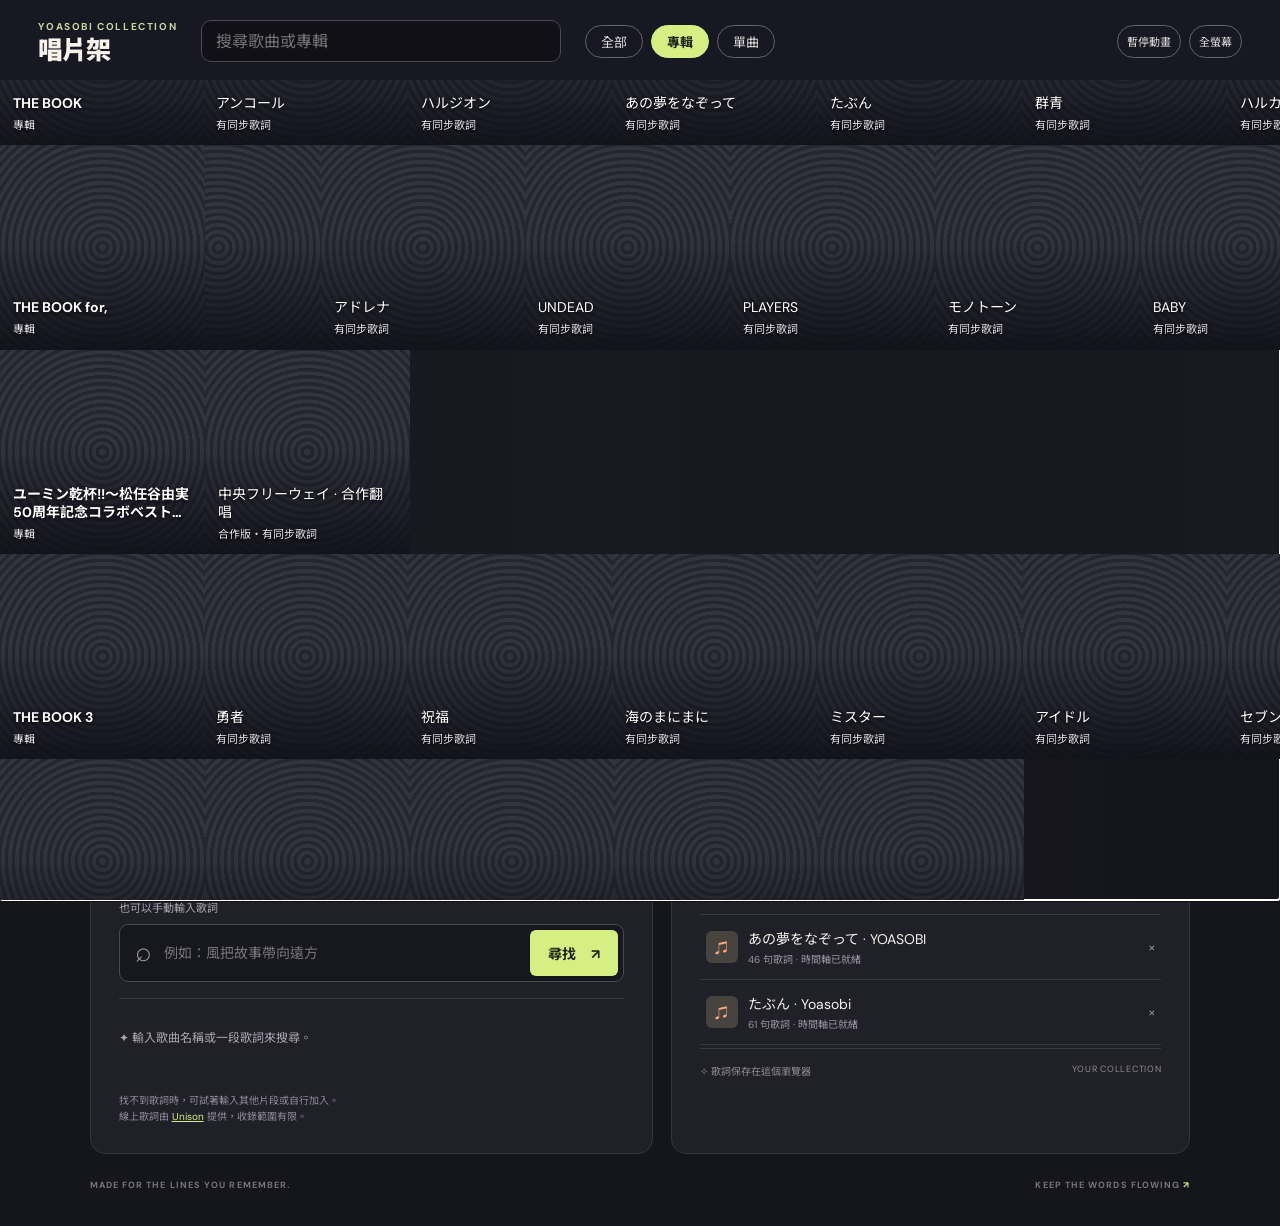
==== commit 3299e149: "Improve desktop layout and animate vinyl" ====
--- a/docs/index.html
+++ b/docs/index.html
@@ -1,7 +1,7 @@
 <!DOCTYPE html>
 
 <html lang="zh-Hant">
-<head><script>if(location.hostname==="terry-eric.github.io"&&location.pathname.startsWith("/yoasobi-lyricprompt/")){location.replace("https://demo.terry878.org/lyricprompt/"+location.search+location.hash)}</script><meta charset="utf-8"/><meta content="width=device-width,initial-scale=1,viewport-fit=cover" name="viewport"/><meta content="#15151c" name="theme-color"/><meta content="手動選擇歌曲，閱讀歌詞與同步時間軸的提詞工具。" name="description"/><title>拾句 Loop · YOASOBI — 歌詞提詞助手</title><link href="https://fonts.googleapis.com" rel="preconnect"/><link crossorigin="" href="https://fonts.gstatic.com" rel="preconnect"/><link href="https://fonts.googleapis.com/css2?family=DM+Sans:wght@400;500;600;700&amp;family=Noto+Sans+TC:wght@400;500;600;700;900&amp;display=swap" rel="stylesheet"/><link href="style.css?v=desktop-layout-1" rel="stylesheet"/></head>
+<head><script>if(location.hostname==="terry-eric.github.io"&&location.pathname.startsWith("/yoasobi-lyricprompt/")){location.replace("https://demo.terry878.org/lyricprompt/"+location.search+location.hash)}</script><meta charset="utf-8"/><meta content="width=device-width,initial-scale=1,viewport-fit=cover" name="viewport"/><meta content="#15151c" name="theme-color"/><meta content="手動選擇歌曲，閱讀歌詞與同步時間軸的提詞工具。" name="description"/><title>拾句 Loop · YOASOBI — 歌詞提詞助手</title><link href="https://fonts.googleapis.com" rel="preconnect"/><link crossorigin="" href="https://fonts.gstatic.com" rel="preconnect"/><link href="https://fonts.googleapis.com/css2?family=DM+Sans:wght@400;500;600;700&amp;family=Noto+Sans+TC:wght@400;500;600;700;900&amp;display=swap" rel="stylesheet"/><link href="style.css?v=vinyl-layout-1" rel="stylesheet"/></head>
 <body><section id="musicHome" class="music-home" aria-label="YOASOBI 唱片架"><header class="music-home-header"><div><span class="music-home-kicker">YOASOBI COLLECTION</span><h1>唱片架</h1></div><button id="homeClose" class="home-close" type="button" hidden>返回歌詞</button><label class="home-search"><span class="sr-only">搜尋歌曲或專輯</span><input id="homeSearch" type="search" placeholder="搜尋歌曲或專輯" autocomplete="off"></label><nav class="home-tabs" aria-label="唱片分類"><button type="button" data-kind="all" aria-pressed="true">全部</button><button type="button" data-kind="album" aria-pressed="false">專輯</button><button type="button" data-kind="single" aria-pressed="false">單曲</button><button type="button" id="homeMotion" class="home-motion" aria-pressed="false">暫停動畫</button><button type="button" id="homeFullscreen" class="home-fullscreen" hidden>全螢幕</button></nav><p id="homeError" class="home-error" role="alert" hidden></p></header><div id="homeScroll" class="home-scroll"><div id="homeRows" class="home-rows"></div><p id="homeEmpty" class="home-empty" hidden>找不到歌曲或專輯。</p></div></section><section id="siteIntro" class="site-intro" aria-label="YOASOBI 進場" hidden><div class="site-intro-content"><div class="site-intro-word" role="img" aria-label="YOASOBI"><span style="--shift:3">Y</span><span style="--shift:2">O</span><span style="--shift:1">A</span><span style="--shift:0">S</span><span style="--shift:-1">O</span><span style="--shift:-2">B</span><span style="--shift:-3">I</span></div></div><div class="site-intro-credit"><strong>歌詞學習（非官方）</strong><span>by Terry878</span></div></section><script src="entry.js?v=3"></script><button id="homeReturn" class="home-return" type="button" hidden>選擇歌曲</button><div class="app-shell"><header class="topbar"><a class="brand" href="#"><span class="brand-mark">♫</span><span>拾句 <small>LOOP · YOASOBI</small></span></a><div class="top-right"><span class="status-dot"></span> YOUR LYRIC COMPANION <span class="top-number">/ 01</span></div></header><main>
 <section class="intro"><div><div class="eyebrow"><span class="star">✳</span> LET THE LYRICS LEAD</div><h1>選一首歌，跟著歌詞唱。</h1><p>選擇歌曲，顯示目前和接下來的歌詞。</p></div><div aria-hidden="true" class="intro-art"><div class="orbit orbit-one"></div><div class="orbit orbit-two"></div><div class="art-disc"><span>♪</span></div><span class="art-spark one">✳</span><span class="art-spark two">✦</span><span class="art-label">FIND YOUR<br/>FAVORITE LINE ↗</span></div></section>
 <section class="player panel"><div aria-hidden="true" class="album-art-backdrop"><img alt="" class="album-art-image" crossorigin="anonymous" hidden=""/></div><div aria-hidden="true" class="mobile-disc"><img alt="" class="album-art-image album-disc-image" crossorigin="anonymous" hidden=""/><span class="mobile-disc-label">拾句<br/><small>LOOP</small></span></div><div class="player-top"><span class="section-num">03 / FOLLOW THE LYRICS</span><span class="player-tag" id="playerTag">等待選歌</span></div><div class="lyric-heading"><div><div class="track-kicker">NOW FOLLOWING</div><h2 id="trackTitle">選一首歌開始</h2><small id="trackCalibrationLabel" class="track-calibration-label" hidden></small><small id="trackAiLabel" class="track-ai-label" hidden>部分中文經 AI 修正</small><p id="trackMeta">從歌詞庫選擇歌曲，再點歌詞定位</p></div><span class="lyric-spark">✳</span></div><div class="lyrics-list" id="lyricsList"><div class="lyric-placeholder">目前歌詞與後續歌詞會在這裡顯示。</div></div><div class="follow-note">♫ <span>目前的句子會高亮，並依已選歌詞時間軸繼續顯示。</span></div><details id="ytSection" class="yt-section" hidden open><summary>影片</summary><div class="yt-panel"><p id="ytMessage" role="status"></p><button id="ytLoad" type="button">載入官方影片</button><div id="ytPlayer"></div></div></details><div class="music-shortcut"><a id="ytMusicOpen" class="yt-music-open" href="https://music.youtube.com/" target="_blank" rel="noopener noreferrer" aria-label="開啟 YouTube Music">YouTube Music ↗</a><details class="reading-note reading-attribution"><summary id="lyricSourceSummary">原詞：依歌曲來源 · 中文：機器翻譯</summary><p>目前原詞來源：<span id="lyricOriginalSource">選歌後顯示</span>。同步時間依該筆資料提供的版本。</p><p>中文由電腦本機以 <a href="https://huggingface.co/iryneko571/mt5-small-translation-ja_zh" target="_blank" rel="noopener noreferrer">iryneko571 的日中翻譯模型</a> 自動翻譯，並以 <a href="https://github.com/BYVoid/OpenCC" target="_blank" rel="noopener noreferrer">OpenCC</a> 轉為繁體；翻譯尚未經人工校對；少數句子經 AI 重新修正並標示。</p><p>假名由 <a href="https://github.com/polm/fugashi" target="_blank" rel="noopener noreferrer">fugashi／MeCab</a> 分詞產生，羅馬拼音使用 <a href="https://github.com/miurahr/pykakasi" target="_blank" rel="noopener noreferrer">pykakasi</a> 轉寫；歌詞特殊讀法及翻譯可能有誤。</p></details></div><div class="voice-follow-controls" id="mobileSettingsPanel"><section class="lyric-calibration" id="lyricCalibration" aria-label="對齊歌詞開頭" hidden><strong>對齊歌詞開頭</strong><p>播放歌曲，在聽到第一句時按下「現在是第一句」。</p><div class="lyric-calibration-buttons"><button id="lyricSyncNow" type="button" disabled>現在是第一句</button><button id="lyricCalEarlier" type="button">提早 0.5 秒</button><button id="lyricCalLater" type="button">延後 0.5 秒</button><button id="lyricCalReset" type="button">重設</button><button id="lyricCalSave" type="button">儲存</button><button id="lyricCalShare" type="button">分享已儲存的校準</button></div><output id="lyricCalOffset">原始時間</output><span id="lyricCalStatus" role="status"></span></section><span id="voiceFollowStatus" role="status">找到同步歌詞後，會參照原曲節奏繼續往下。</span><p id="ytMusicNote" class="yt-music-note" hidden>YouTube Music 另開時，歌詞不會自動同步。</p><div class="voice-follow-buttons"><button disabled id="ytSeekBack" type="button" aria-label="影片倒退 10 秒">影片 −10 秒</button><button disabled id="ytSeekForward" type="button" aria-label="影片快進 10 秒">影片 ＋10 秒</button><button id="voiceFollowStart" type="button">從歌曲開頭同步</button><button disabled="" id="voiceFollowToggle" type="button">暫停跟隨</button><button disabled="" id="voiceFollowStop" type="button">停止跟隨</button><button aria-label="歌詞延後一秒" disabled="" id="voiceFollowEarlier" hidden type="button">−1 秒</button><output id="voiceFollowOffset" hidden>0 秒</output><button aria-label="歌詞提前一秒" disabled="" id="voiceFollowLater" hidden type="button">＋1 秒</button></div></div></section><div class="dashboard"><section class="finder panel"><div class="panel-heading"><div><span class="section-num">01 / LISTEN &amp; FIND</span><h2>從一句歌詞開始 <span>✳</span></h2></div><span class="pill">LYRIC MATCH</span></div><p class="section-copy">搜尋歌詞或選擇喜歡的歌曲。</p><span class="listening-status" id="listenStatus" role="status"></span><button class="artist-button" id="yoasobi"><span>ARTIST COLLECTION</span><strong>探索 YOASOBI 歌詞</strong><b>↗</b></button><p class="artist-note">載入 YOASOBI 作品以供選歌。資料庫收錄有限。</p><div class="artist-status" id="artistStatus" role="status">準備載入 YOASOBI 歌詞…</div><div class="search-label">也可以手動輸入歌詞</div><div class="search-wrap"><span class="search-icon">⌕</span><input aria-label="輸入歌詞" autocomplete="off" id="search" placeholder="例如：風把故事帶向遠方" type="search"/><button class="search-button" id="searchBtn">尋找 <span>↗</span></button></div><div aria-live="polite" class="results" id="results"></div><p class="privacy">找不到歌詞時，可試著輸入其他片段或自行加入。<br/>線上歌詞由 <a href="https://unison.boidu.dev" rel="noopener noreferrer" target="_blank">Unison</a> 提供，收錄範圍有限。</p></section>
@@ -286,7 +286,7 @@
   }
   function eligible(song){return !!trackFor(song);}
   function advice(song){const track=trackFor(song);return track?.verified?'':track?.userCalibrated?'開頭已校準，後段可能有誤差。':track?.sampled?'時間已抽樣調整，可能有誤差。':track?.largeMismatch?'影片版本不同，歌詞時間可能不準。':'歌詞時間尚未校準，可能有誤差。';}
-  function cleanup(){if(watchdog)clearTimeout(watchdog);watchdog=null;ready=false;playing=false;frame=null;nonce='';byId('ytPlayer').replaceChildren();byId('ytLoad').hidden=false;lastSeconds=0;byId('ytSeekBack').disabled=true;byId('ytSeekForward').disabled=true;}
+  function cleanup(){if(watchdog)clearTimeout(watchdog);watchdog=null;ready=false;playing=false;document.body.classList.remove('record-playing');frame=null;nonce='';byId('ytPlayer').replaceChildren();byId('ytLoad').hidden=false;lastSeconds=0;byId('ytSeekBack').disabled=true;byId('ytSeekForward').disabled=true;}
   function songChanged(song){
     if(!song)return;const key=String(song.id||'')+'|'+String(song.name||'');if(key===identity)return;
     ++loadGeneration;cleanup();identity=key;selected=song;const track=trackFor(song),ok=!!track;byId('ytSection').hidden=!ok;
@@ -315,7 +315,7 @@
     const msg=event.data;if(!msg||msg.kind!=='lyric-youtube-v1'||msg.nonce!==nonce)return;
     if(msg.type==='ready'){ready=true;byId('ytSeekBack').disabled=false;byId('ytSeekForward').disabled=false;if(watchdog)clearTimeout(watchdog);watchdog=null;byId('ytMessage').textContent=advice(selected);}
     else if(msg.type==='progress'&&ready&&eligible(selected)&&Number.isFinite(msg.seconds)&&msg.seconds>=0&&Number.isInteger(msg.state)){
-      lastSeconds=msg.seconds;playing=msg.state===1;byId('lyricSyncNow').disabled=!playing;if(!trackFor(selected).noTiming)root.VoiceSync?.followPlayer?.(selected,msg.seconds-(trackFor(selected).videoOffset||0)-manualOffset,playing);
+      lastSeconds=msg.seconds;playing=msg.state===1;document.body.classList.toggle('record-playing',playing);byId('lyricSyncNow').disabled=!playing;if(!trackFor(selected).noTiming)root.VoiceSync?.followPlayer?.(selected,msg.seconds-(trackFor(selected).videoOffset||0)-manualOffset,playing);
     }else if(msg.type==='error'){
       const code=Number.isInteger(msg.code)?msg.code:0;cleanup();root.VoiceSync?.stop?.('播放器無法使用，請點歌詞手動跟隨。');byId('ytMessage').textContent=`無法內嵌播放（錯誤 ${code}），可改用 YouTube Music。`;
     }
--- a/docs/style.css
+++ b/docs/style.css
@@ -400,3 +400,32 @@
   .cassette-row:has(.cassette-track:only-child) .cassette-rail{background:linear-gradient(90deg,#181820dc,#181820ed),var(--single-cover) center / cover}
   body.music-home-open .player .voice-follow-controls{display:none!important}
 }
+
+/* A record turns only while the linked player is playing. */
+@keyframes vinyl-spin{to{transform:rotate(360deg)}}
+.player .mobile-disc{
+  background:repeating-radial-gradient(circle,#09090d 0 2px,#27272d 3px 4px,#101015 5px 7px);
+  border:1px solid #585861;
+  box-shadow:0 18px 44px #0009,0 0 0 1px #000;
+  animation:vinyl-spin 14s linear infinite;
+  animation-play-state:paused;
+}
+body.record-playing .player .mobile-disc{animation-play-state:running}
+.player .mobile-disc::before{
+  content:'';position:absolute;inset:0;z-index:2;border:0;border-radius:50%;box-shadow:none;
+  background:conic-gradient(from 20deg,transparent 0deg,#ffffff16 38deg,transparent 76deg,transparent 180deg,#ffffff10 218deg,transparent 256deg);
+  pointer-events:none;
+}
+.player .mobile-disc .album-disc-image{
+  position:absolute;inset:29%;width:42%;height:42%;border-radius:50%;object-fit:cover;z-index:3;
+  border:2px solid #1b1a20;
+}
+.player .mobile-disc::after{z-index:4;pointer-events:none}
+.player .mobile-disc-label{z-index:3}
+@media (min-width:761px){
+  body:not(.music-home-open) .player{grid-template-columns:minmax(0,min(44%,600px)) minmax(0,780px);justify-content:center;column-gap:clamp(28px,3vw,54px)}
+  .player .mobile-disc{align-self:start;margin:clamp(24px,4vh,44px) auto 0;width:min(240px,24vh);height:min(240px,24vh)}
+  .player .lyric-line{margin-bottom:4px;padding:13px 20px;font-size:clamp(16px,1.1vw,18px);color:#c4becb}
+  .player .lyric-line.active{font-size:clamp(19px,1.35vw,21px)}
+}
+@media (prefers-reduced-motion:reduce){.player .mobile-disc{animation:none}}
